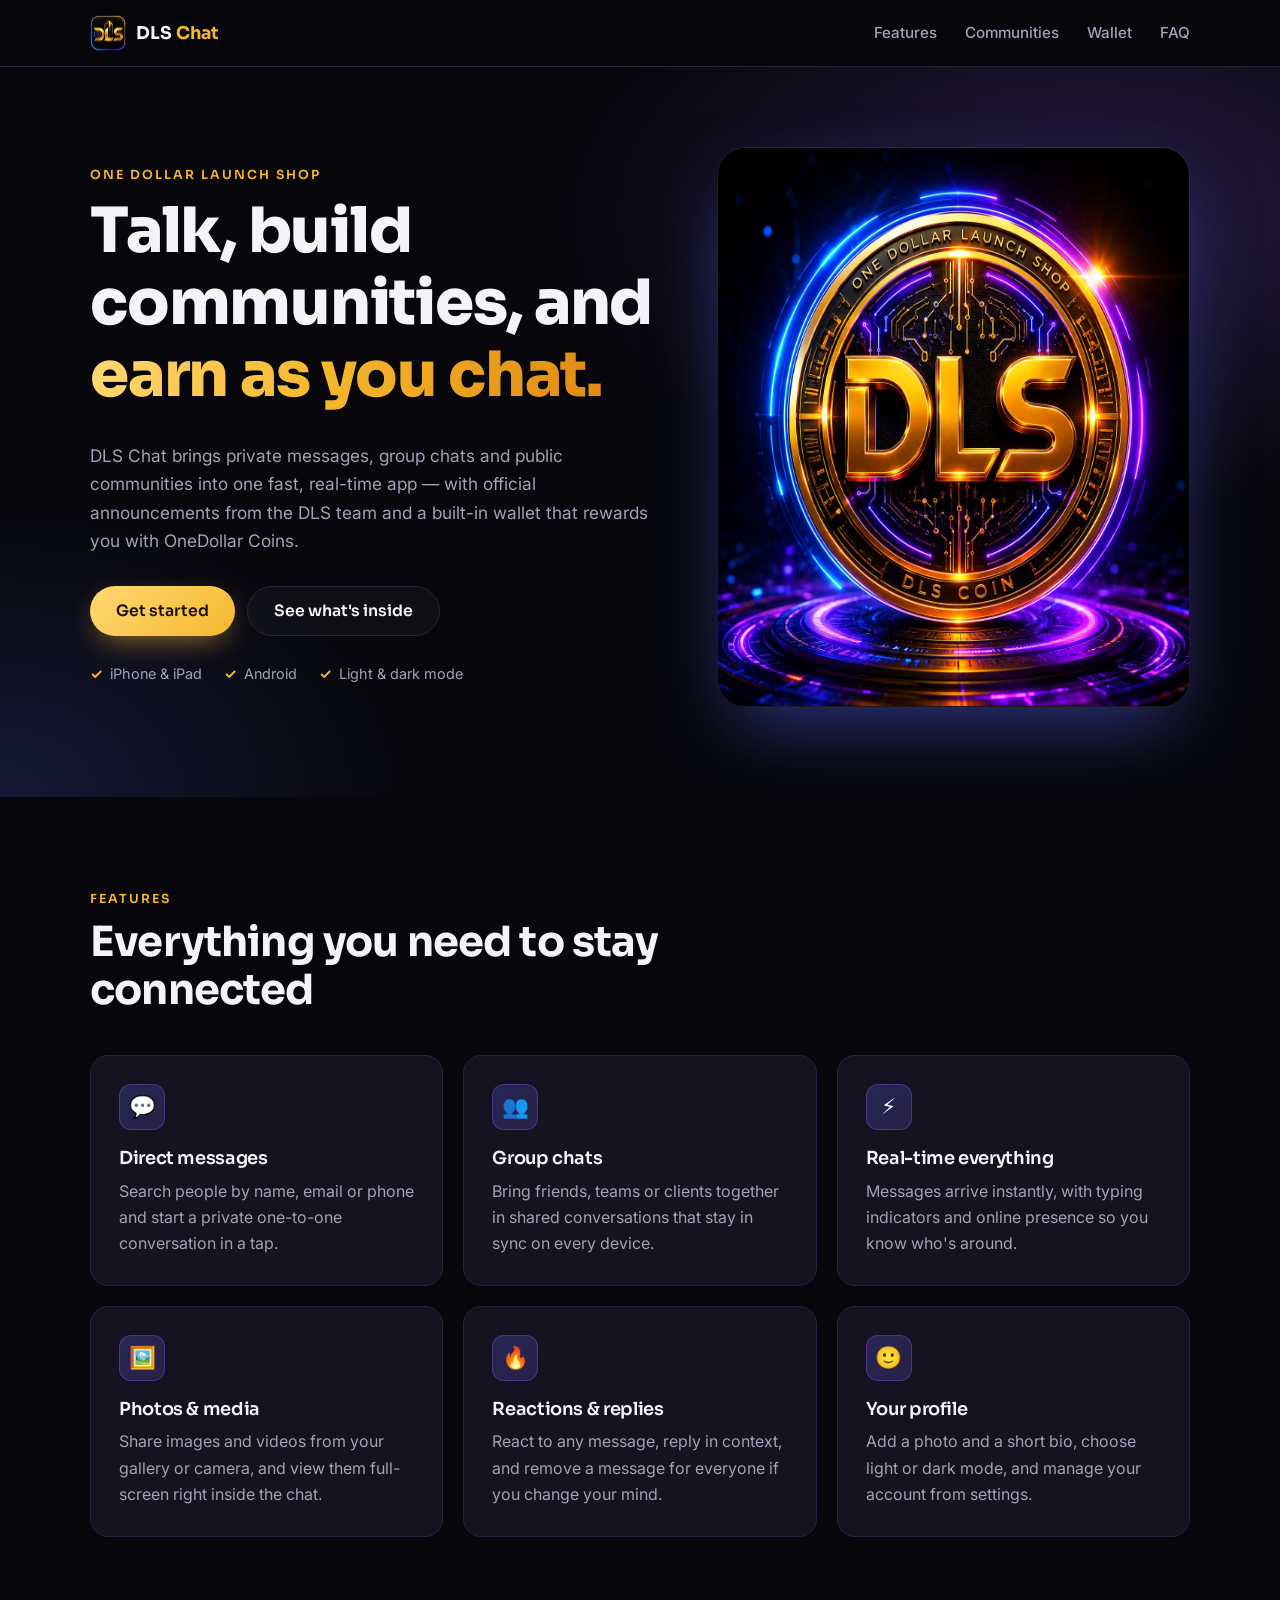
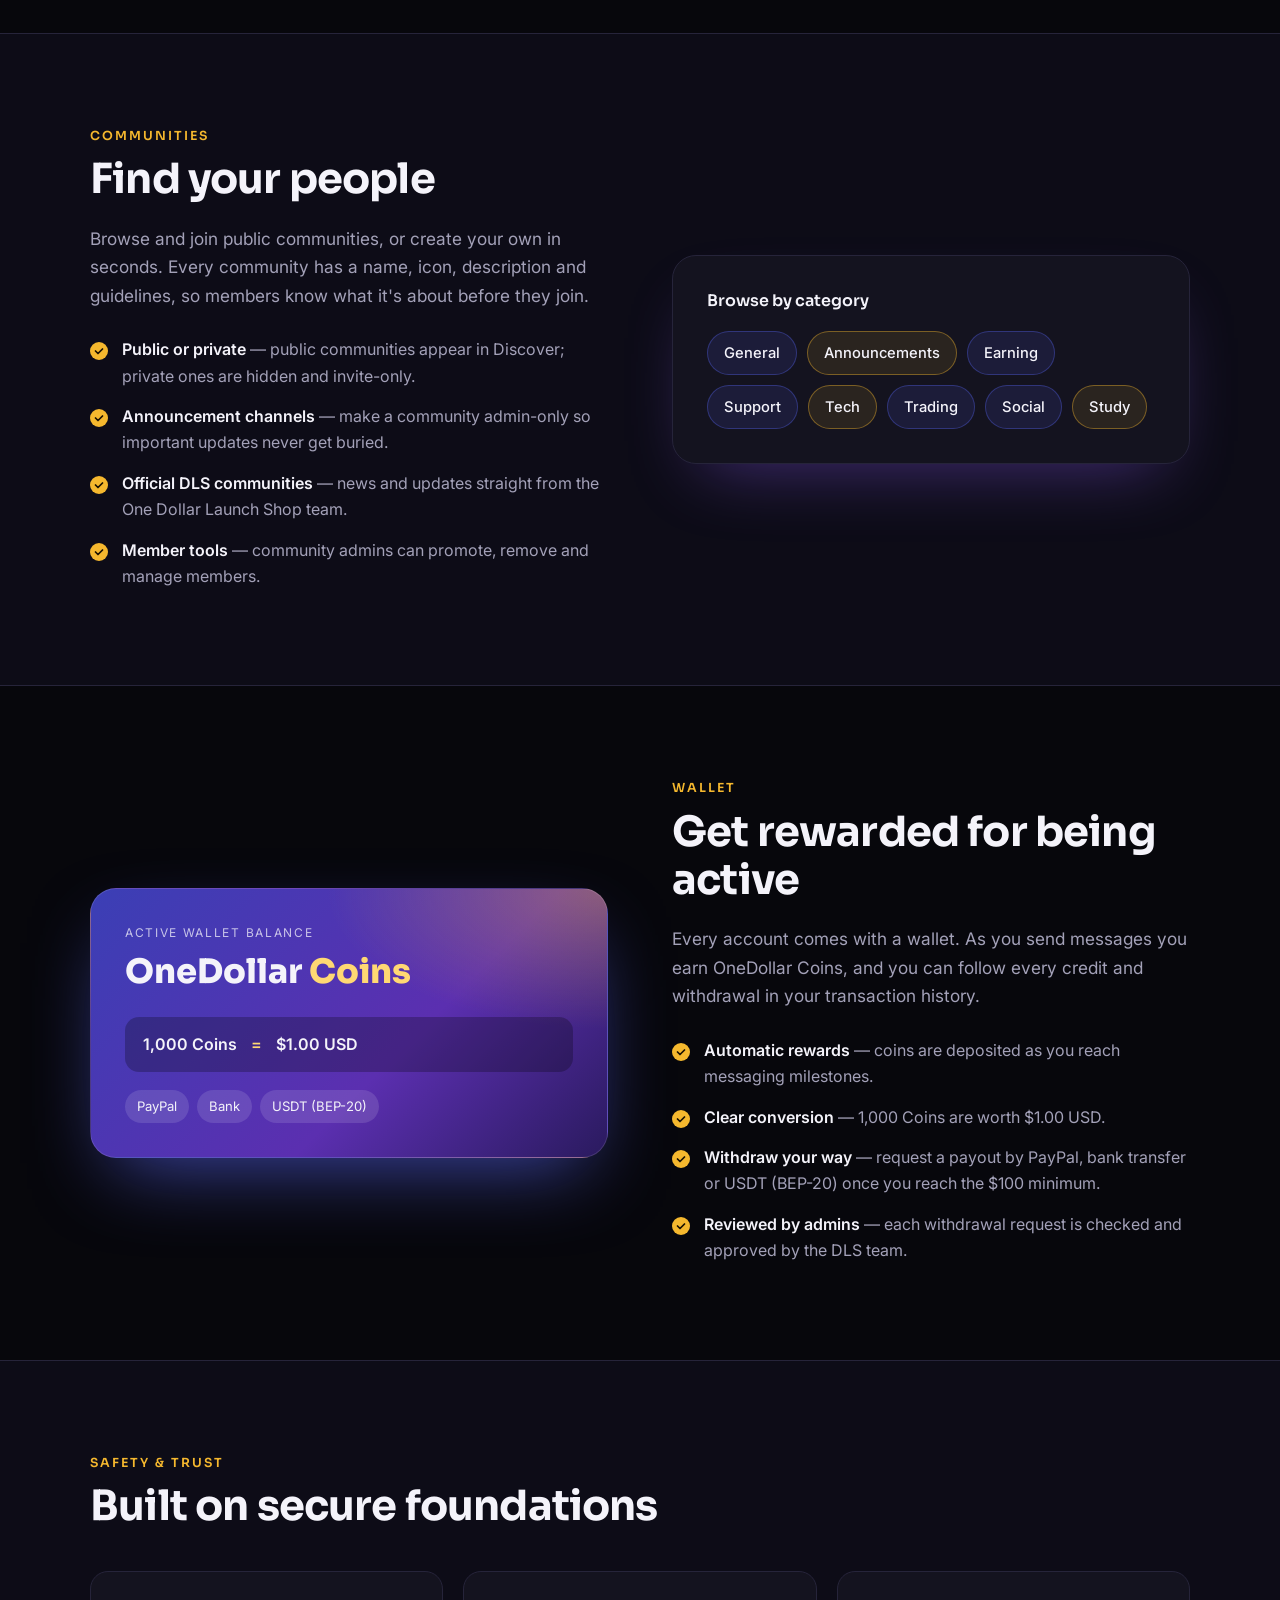
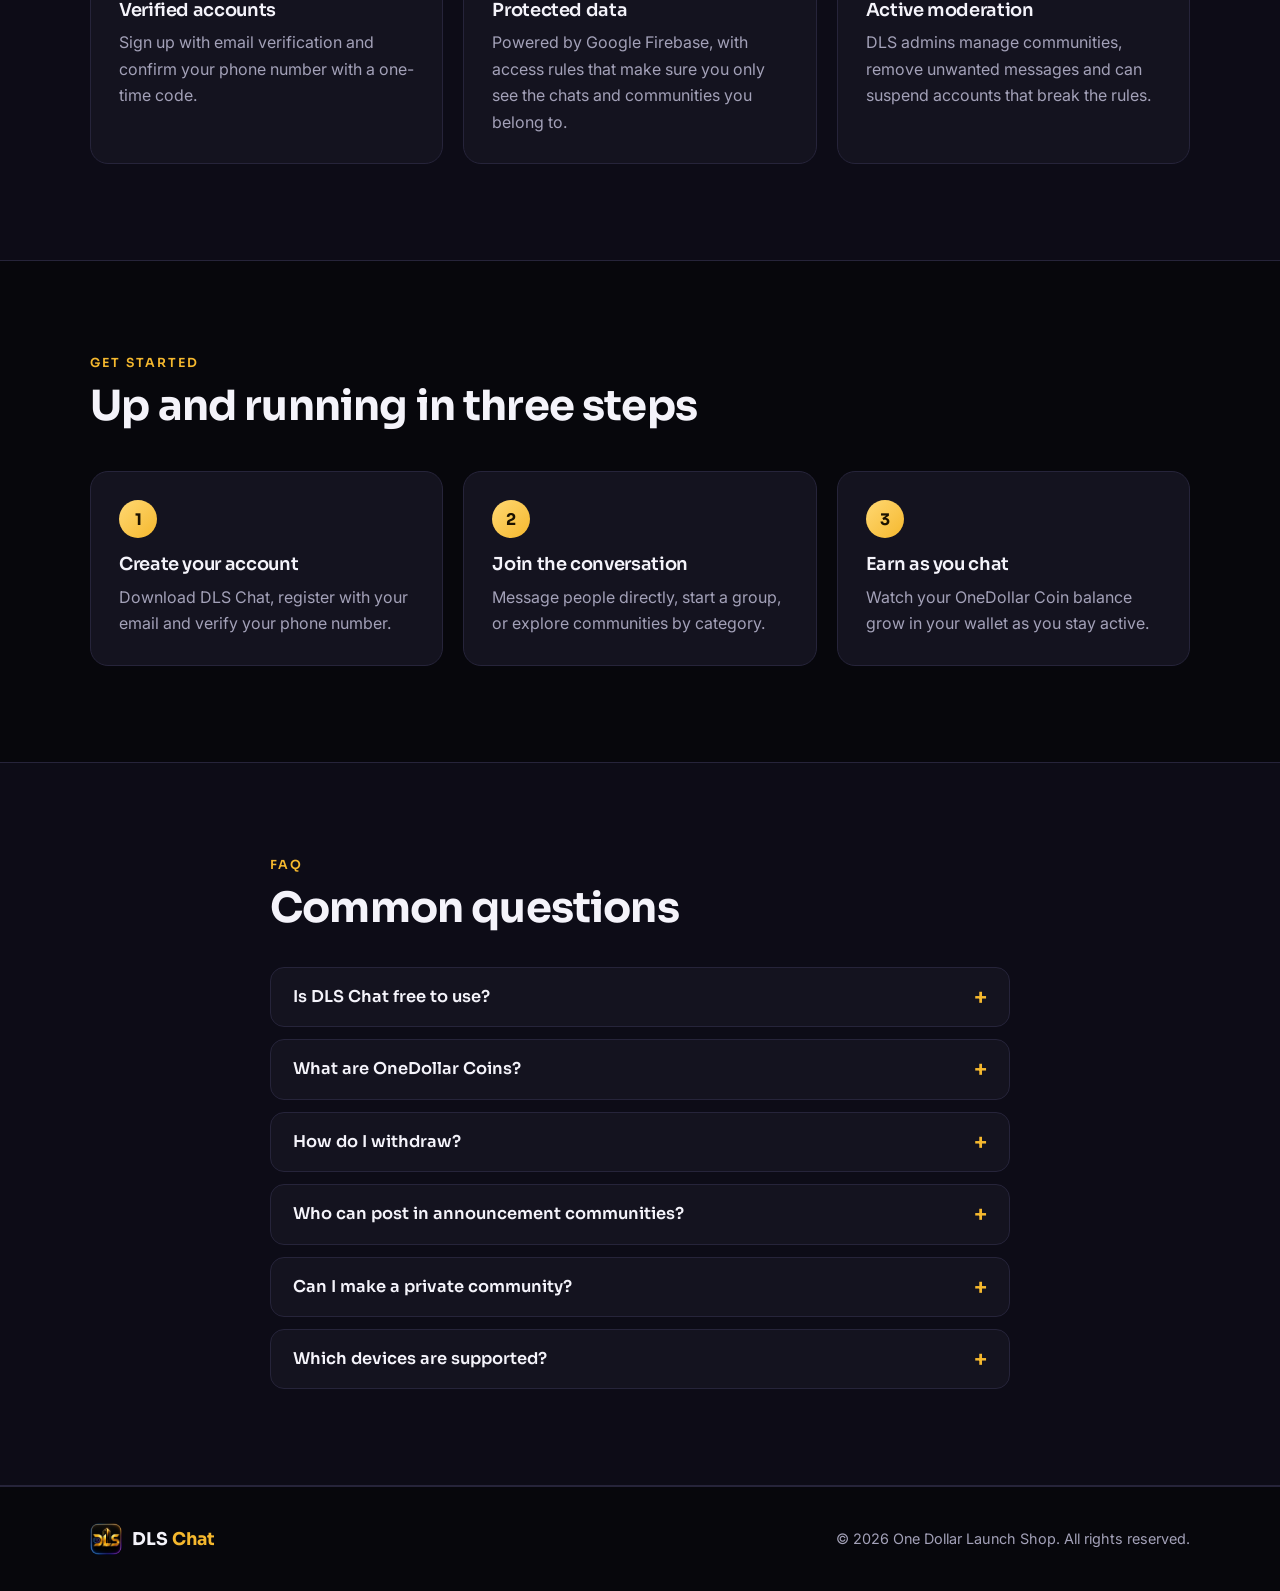
==== index.html @ 3f0c2ea7 "Initial DLS Chat website Co-Authored-By: Claude Opus 5.5 (1M context) <noreply@anthropic.com>" ====
<!doctype html>
<html lang="en">
<head>
  <meta charset="utf-8">
  <meta name="viewport" content="width=device-width, initial-scale=1">
  <title>DLS Chat — One Dollar Launch Shop</title>
  <meta name="description" content="DLS Chat is the real-time messaging and community app from One Dollar Launch Shop. Direct messages, group chats, communities, official announcements and an in-app coin wallet.">
  <meta property="og:title" content="DLS Chat — One Dollar Launch Shop">
  <meta property="og:description" content="Chat, join communities and earn OneDollar Coins as you message.">
  <meta property="og:image" content="assets/bg.jpeg">
  <meta name="theme-color" content="#07070c">
  <link rel="icon" href="assets/favicon.png">
  <link rel="apple-touch-icon" href="assets/logo.jpeg">
  <link rel="preconnect" href="https://fonts.googleapis.com">
  <link rel="preconnect" href="https://fonts.gstatic.com" crossorigin>
  <link href="https://fonts.googleapis.com/css2?family=Sora:wght@500;600;700;800&family=Inter:wght@400;500;600&display=swap" rel="stylesheet">
  <link rel="stylesheet" href="styles.css">
</head>
<body>

  <header class="nav">
    <div class="wrap nav-inner">
      <a class="brand" href="#top">
        <img src="assets/logo.jpeg" alt="" width="36" height="36">
        <span>DLS <em>Chat</em></span>
      </a>
      <nav class="nav-links" aria-label="Main">
        <a href="#features">Features</a>
        <a href="#communities">Communities</a>
        <a href="#wallet">Wallet</a>
        <a href="#faq">FAQ</a>
      </nav>
    </div>
  </header>

  <main id="top">

    <!-- Hero -->
    <section class="hero">
      <div class="wrap hero-grid">
        <div class="hero-copy">
          <p class="eyebrow">One Dollar Launch Shop</p>
          <h1>Talk, build communities, and <span class="gold">earn as you chat.</span></h1>
          <p class="lead">
            DLS Chat brings private messages, group chats and public communities
            into one fast, real-time app — with official announcements from the
            DLS team and a built-in wallet that rewards you with OneDollar Coins.
          </p>
          <div class="cta-row">
            <a class="btn btn-gold" href="#get-started">Get started</a>
            <a class="btn btn-ghost" href="#features">See what's inside</a>
          </div>
          <ul class="platforms">
            <li>iPhone &amp; iPad</li>
            <li>Android</li>
            <li>Light &amp; dark mode</li>
          </ul>
        </div>
        <div class="hero-art">
          <div class="coin-glow"></div>
          <img src="assets/bg.jpeg" alt="The DLS Coin — One Dollar Launch Shop" width="560" height="560">
        </div>
      </div>
    </section>

    <!-- Features -->
    <section id="features" class="section">
      <div class="wrap">
        <p class="eyebrow">Features</p>
        <h2>Everything you need to stay connected</h2>
        <div class="grid cards">
          <article class="card">
            <div class="ico" aria-hidden="true">💬</div>
            <h3>Direct messages</h3>
            <p>Search people by name, email or phone and start a private one-to-one conversation in a tap.</p>
          </article>
          <article class="card">
            <div class="ico" aria-hidden="true">👥</div>
            <h3>Group chats</h3>
            <p>Bring friends, teams or clients together in shared conversations that stay in sync on every device.</p>
          </article>
          <article class="card">
            <div class="ico" aria-hidden="true">⚡</div>
            <h3>Real-time everything</h3>
            <p>Messages arrive instantly, with typing indicators and online presence so you know who's around.</p>
          </article>
          <article class="card">
            <div class="ico" aria-hidden="true">🖼️</div>
            <h3>Photos &amp; media</h3>
            <p>Share images and videos from your gallery or camera, and view them full-screen right inside the chat.</p>
          </article>
          <article class="card">
            <div class="ico" aria-hidden="true">🔥</div>
            <h3>Reactions &amp; replies</h3>
            <p>React to any message, reply in context, and remove a message for everyone if you change your mind.</p>
          </article>
          <article class="card">
            <div class="ico" aria-hidden="true">🙂</div>
            <h3>Your profile</h3>
            <p>Add a photo and a short bio, choose light or dark mode, and manage your account from settings.</p>
          </article>
        </div>
      </div>
    </section>

    <!-- Communities -->
    <section id="communities" class="section alt">
      <div class="wrap split">
        <div>
          <p class="eyebrow">Communities</p>
          <h2>Find your people</h2>
          <p class="lead">
            Browse and join public communities, or create your own in seconds.
            Every community has a name, icon, description and guidelines, so
            members know what it's about before they join.
          </p>
          <ul class="checks">
            <li><strong>Public or private</strong> — public communities appear in Discover; private ones are hidden and invite-only.</li>
            <li><strong>Announcement channels</strong> — make a community admin-only so important updates never get buried.</li>
            <li><strong>Official DLS communities</strong> — news and updates straight from the One Dollar Launch Shop team.</li>
            <li><strong>Member tools</strong> — community admins can promote, remove and manage members.</li>
          </ul>
        </div>
        <div class="tag-panel" aria-label="Community categories">
          <p class="tag-title">Browse by category</p>
          <div class="tags">
            <span>General</span><span>Announcements</span><span>Earning</span><span>Support</span>
            <span>Tech</span><span>Trading</span><span>Social</span><span>Study</span>
          </div>
        </div>
      </div>
    </section>

    <!-- Wallet -->
    <section id="wallet" class="section">
      <div class="wrap split reverse">
        <div class="wallet-card" aria-hidden="true">
          <p class="wc-label">Active wallet balance</p>
          <p class="wc-amount">OneDollar <span>Coins</span></p>
          <div class="wc-row">
            <span>1,000 Coins</span><span class="wc-eq">=</span><span>$1.00 USD</span>
          </div>
          <div class="wc-methods"><span>PayPal</span><span>Bank</span><span>USDT (BEP-20)</span></div>
        </div>
        <div>
          <p class="eyebrow">Wallet</p>
          <h2>Get rewarded for being active</h2>
          <p class="lead">
            Every account comes with a wallet. As you send messages you earn
            OneDollar Coins, and you can follow every credit and withdrawal in
            your transaction history.
          </p>
          <ul class="checks">
            <li><strong>Automatic rewards</strong> — coins are deposited as you reach messaging milestones.</li>
            <li><strong>Clear conversion</strong> — 1,000 Coins are worth $1.00 USD.</li>
            <li><strong>Withdraw your way</strong> — request a payout by PayPal, bank transfer or USDT (BEP-20) once you reach the $100 minimum.</li>
            <li><strong>Reviewed by admins</strong> — each withdrawal request is checked and approved by the DLS team.</li>
          </ul>
        </div>
      </div>
    </section>

    <!-- Safety -->
    <section class="section alt">
      <div class="wrap">
        <p class="eyebrow">Safety &amp; trust</p>
        <h2>Built on secure foundations</h2>
        <div class="grid three">
          <article class="card flat">
            <h3>Verified accounts</h3>
            <p>Sign up with email verification and confirm your phone number with a one-time code.</p>
          </article>
          <article class="card flat">
            <h3>Protected data</h3>
            <p>Powered by Google Firebase, with access rules that make sure you only see the chats and communities you belong to.</p>
          </article>
          <article class="card flat">
            <h3>Active moderation</h3>
            <p>DLS admins manage communities, remove unwanted messages and can suspend accounts that break the rules.</p>
          </article>
        </div>
      </div>
    </section>

    <!-- How it works -->
    <section id="get-started" class="section">
      <div class="wrap">
        <p class="eyebrow">Get started</p>
        <h2>Up and running in three steps</h2>
        <ol class="steps">
          <li>
            <span class="num">1</span>
            <h3>Create your account</h3>
            <p>Download DLS Chat, register with your email and verify your phone number.</p>
          </li>
          <li>
            <span class="num">2</span>
            <h3>Join the conversation</h3>
            <p>Message people directly, start a group, or explore communities by category.</p>
          </li>
          <li>
            <span class="num">3</span>
            <h3>Earn as you chat</h3>
            <p>Watch your OneDollar Coin balance grow in your wallet as you stay active.</p>
          </li>
        </ol>
      </div>
    </section>

    <!-- FAQ -->
    <section id="faq" class="section alt">
      <div class="wrap narrow">
        <p class="eyebrow">FAQ</p>
        <h2>Common questions</h2>
        <details>
          <summary>Is DLS Chat free to use?</summary>
          <p>Yes. Creating an account, messaging, and joining or creating communities are all free.</p>
        </details>
        <details>
          <summary>What are OneDollar Coins?</summary>
          <p>They're the in-app reward currency. You earn them automatically by sending messages, and 1,000 Coins are worth $1.00 USD.</p>
        </details>
        <details>
          <summary>How do I withdraw?</summary>
          <p>Open your wallet, tap Withdraw, choose PayPal, bank transfer or USDT (BEP-20), and enter your payout details. The minimum withdrawal is $100 USD, and each request is reviewed by an admin before it is paid.</p>
        </details>
        <details>
          <summary>Who can post in announcement communities?</summary>
          <p>Only that community's admins. Members can read everything, which keeps important updates easy to find.</p>
        </details>
        <details>
          <summary>Can I make a private community?</summary>
          <p>Yes. Private communities are hidden from Discover, and only people you add can join.</p>
        </details>
        <details>
          <summary>Which devices are supported?</summary>
          <p>DLS Chat runs on iPhone, iPad and Android, and follows your device's light or dark mode.</p>
        </details>
      </div>
    </section>

  </main>

  <footer class="footer">
    <div class="wrap footer-inner">
      <a class="brand" href="#top">
        <img src="assets/logo.jpeg" alt="" width="32" height="32">
        <span>DLS <em>Chat</em></span>
      </a>
      <p>&copy; <span id="year">2026</span> One Dollar Launch Shop. All rights reserved.</p>
    </div>
  </footer>

  <script>document.getElementById("year").textContent = new Date().getFullYear();</script>
</body>
</html>
---- styles.css ----
:root {
  --bg: #07070c;
  --bg-alt: #0d0c17;
  --surface: #14131f;
  --border: #26243a;
  --text: #f4f3fa;
  --muted: #a3a1b8;
  --gold: #f5b82e;
  --gold-2: #ffd873;
  --blurple: #5865f2;
  --violet: #8b5cf6;
  --radius: 18px;
  --wrap: 1140px;
}

* { box-sizing: border-box; }
html { scroll-behavior: smooth; }
body {
  margin: 0;
  background: var(--bg);
  color: var(--text);
  font: 400 16px/1.65 "Inter", system-ui, -apple-system, sans-serif;
  -webkit-font-smoothing: antialiased;
}
img { max-width: 100%; display: block; }
a { color: inherit; text-decoration: none; }
h1, h2, h3 { font-family: "Sora", "Inter", sans-serif; line-height: 1.15; margin: 0 0 .5em; letter-spacing: -.02em; }
h1 { font-size: clamp(2.3rem, 5.2vw, 3.9rem); font-weight: 800; }
h2 { font-size: clamp(1.8rem, 3.6vw, 2.6rem); font-weight: 700; }
h3 { font-size: 1.12rem; font-weight: 600; }
p { margin: 0 0 1em; }

.wrap { width: 100%; max-width: var(--wrap); margin: 0 auto; padding: 0 20px; }
.narrow { max-width: 780px; }

.eyebrow {
  font: 600 .78rem/1 "Sora", sans-serif;
  text-transform: uppercase;
  letter-spacing: .16em;
  color: var(--gold);
  margin-bottom: 14px;
}
.lead { color: var(--muted); font-size: 1.08rem; max-width: 60ch; }
.gold {
  background: linear-gradient(100deg, var(--gold-2), var(--gold) 45%, #e08a12);
  -webkit-background-clip: text; background-clip: text; color: transparent;
}

/* Nav */
.nav {
  position: sticky; top: 0; z-index: 10;
  background: rgba(7, 7, 12, .78);
  backdrop-filter: blur(14px); -webkit-backdrop-filter: blur(14px);
  border-bottom: 1px solid var(--border);
}
.nav-inner { display: flex; align-items: center; justify-content: space-between; height: 66px; }
.brand { display: flex; align-items: center; gap: 10px; font: 700 1.1rem "Sora", sans-serif; }
.brand img { border-radius: 9px; }
.brand em { font-style: normal; color: var(--gold); }
.nav-links { display: flex; gap: 28px; }
.nav-links a { color: var(--muted); font-weight: 500; font-size: .95rem; transition: color .2s; }
.nav-links a:hover { color: var(--text); }

/* Buttons */
.cta-row { display: flex; flex-wrap: wrap; gap: 12px; margin: 30px 0 26px; }
.btn {
  display: inline-flex; align-items: center; justify-content: center;
  padding: 14px 26px; border-radius: 999px;
  font: 600 .98rem "Sora", sans-serif;
  transition: transform .15s, box-shadow .2s, background .2s;
}
.btn:hover { transform: translateY(-2px); }
.btn-gold {
  background: linear-gradient(135deg, var(--gold-2), var(--gold));
  color: #1b1200;
  box-shadow: 0 10px 30px -10px rgba(245, 184, 46, .7);
}
.btn-ghost { border: 1px solid var(--border); background: rgba(255,255,255,.03); }
.btn-ghost:hover { background: rgba(255,255,255,.07); }

/* Hero */
.hero {
  position: relative; overflow: hidden;
  padding: 80px 0 90px;
  background:
    radial-gradient(900px 500px at 85% 20%, rgba(139, 92, 246, .22), transparent 60%),
    radial-gradient(700px 500px at 0% 100%, rgba(88, 101, 242, .18), transparent 60%);
}
.hero-grid { display: grid; grid-template-columns: 1.1fr .9fr; gap: 48px; align-items: center; }
.platforms { display: flex; flex-wrap: wrap; gap: 8px 22px; list-style: none; padding: 0; margin: 0; color: var(--muted); font-size: .9rem; }
.platforms li::before { content: "✓"; color: var(--gold); margin-right: 7px; font-weight: 700; }
.hero-art { position: relative; }
.hero-art img {
  position: relative; border-radius: 28px;
  border: 1px solid rgba(255,255,255,.08);
  box-shadow: 0 30px 80px -20px rgba(88, 101, 242, .55);
}
.coin-glow {
  position: absolute; inset: 10%;
  background: radial-gradient(circle, rgba(245,184,46,.45), transparent 65%);
  filter: blur(40px);
}

/* Sections */
.section { padding: 96px 0; }
.section.alt { background: var(--bg-alt); border-block: 1px solid var(--border); }
.section h2 { max-width: 22ch; }

.grid { display: grid; gap: 20px; margin-top: 40px; }
.cards { grid-template-columns: repeat(3, 1fr); }
.three { grid-template-columns: repeat(3, 1fr); }
.card {
  background: var(--surface);
  border: 1px solid var(--border);
  border-radius: var(--radius);
  padding: 28px;
  transition: border-color .2s, transform .2s;
}
.card:hover { border-color: rgba(245, 184, 46, .45); transform: translateY(-3px); }
.card p { color: var(--muted); margin: 0; }
.card.flat:hover { transform: none; }
.ico {
  width: 46px; height: 46px; display: grid; place-items: center;
  font-size: 1.35rem; border-radius: 12px; margin-bottom: 18px;
  background: linear-gradient(135deg, rgba(88,101,242,.25), rgba(139,92,246,.18));
  border: 1px solid rgba(139, 92, 246, .35);
}

.split { display: grid; grid-template-columns: 1fr 1fr; gap: 64px; align-items: center; }
.checks { list-style: none; padding: 0; margin: 26px 0 0; display: grid; gap: 14px; }
.checks li { position: relative; padding-left: 32px; color: var(--muted); }
.checks li strong { color: var(--text); font-weight: 600; }
.checks li::before {
  content: ""; position: absolute; left: 0; top: .38em;
  width: 18px; height: 18px; border-radius: 50%;
  background: var(--gold) url("data:image/svg+xml,%3Csvg xmlns='http://www.w3.org/2000/svg' viewBox='0 0 24 24' fill='none' stroke='%231b1200' stroke-width='3.5' stroke-linecap='round' stroke-linejoin='round'%3E%3Cpath d='M5 12l5 5L19 8'/%3E%3C/svg%3E") center/12px no-repeat;
}

/* Community tags */
.tag-panel {
  background: var(--surface); border: 1px solid var(--border);
  border-radius: 24px; padding: 34px;
  box-shadow: 0 30px 70px -30px rgba(139, 92, 246, .45);
}
.tag-title { font: 600 1rem "Sora", sans-serif; margin-bottom: 20px; }
.tags { display: flex; flex-wrap: wrap; gap: 10px; }
.tags span {
  padding: 9px 16px; border-radius: 999px; font-size: .92rem; font-weight: 500;
  background: rgba(88, 101, 242, .12); border: 1px solid rgba(88, 101, 242, .35);
}
.tags span:nth-child(3n+2) { background: rgba(245, 184, 46, .1); border-color: rgba(245, 184, 46, .4); }

/* Wallet card */
.wallet-card {
  border-radius: 26px; padding: 34px;
  background:
    radial-gradient(400px 200px at 100% 0%, rgba(245,184,46,.35), transparent 70%),
    linear-gradient(135deg, #3b3fb5, #5b2fb0 60%, #2a1a5e);
  box-shadow: 0 30px 80px -25px rgba(88, 101, 242, .7);
  border: 1px solid rgba(255,255,255,.12);
}
.wc-label { text-transform: uppercase; letter-spacing: .14em; font-size: .75rem; color: rgba(255,255,255,.7); }
.wc-amount { font: 800 2.1rem/1.1 "Sora", sans-serif; margin-bottom: 26px; }
.wc-amount span { color: var(--gold-2); }
.wc-row {
  display: flex; align-items: center; gap: 14px;
  background: rgba(0,0,0,.25); border-radius: 14px; padding: 14px 18px;
  font-weight: 600; margin-bottom: 18px;
}
.wc-eq { color: var(--gold-2); }
.wc-methods { display: flex; flex-wrap: wrap; gap: 8px; }
.wc-methods span { font-size: .82rem; padding: 6px 12px; border-radius: 999px; background: rgba(255,255,255,.12); }

/* Steps */
.steps { list-style: none; padding: 0; margin: 40px 0 0; display: grid; grid-template-columns: repeat(3, 1fr); gap: 20px; counter-reset: s; }
.steps li { background: var(--surface); border: 1px solid var(--border); border-radius: var(--radius); padding: 28px; }
.steps p { color: var(--muted); margin: 0; }
.num {
  display: inline-grid; place-items: center; width: 38px; height: 38px; margin-bottom: 16px;
  border-radius: 50%; font: 700 1rem "Sora", sans-serif; color: #1b1200;
  background: linear-gradient(135deg, var(--gold-2), var(--gold));
}

/* FAQ */
details {
  background: var(--surface); border: 1px solid var(--border);
  border-radius: 14px; margin-top: 12px; padding: 0 22px;
}
details:first-of-type { margin-top: 34px; }
summary {
  cursor: pointer; list-style: none; padding: 18px 0;
  font: 600 1.02rem "Sora", sans-serif;
  display: flex; justify-content: space-between; gap: 16px;
}
summary::-webkit-details-marker { display: none; }
summary::after { content: "+"; color: var(--gold); font-size: 1.4rem; line-height: 1; transition: transform .2s; }
details[open] summary::after { transform: rotate(45deg); }
details p { color: var(--muted); padding-bottom: 18px; margin: 0; }

/* Footer */
.footer { padding: 36px 0; border-top: 1px solid var(--border); }
.footer-inner { display: flex; align-items: center; justify-content: space-between; gap: 16px; flex-wrap: wrap; }
.footer p { color: var(--muted); margin: 0; font-size: .9rem; }

/* Responsive */
@media (max-width: 960px) {
  .hero-grid, .split { grid-template-columns: 1fr; gap: 44px; }
  .hero-art { max-width: 460px; }
  .split.reverse .wallet-card { order: 2; }
  .cards { grid-template-columns: repeat(2, 1fr); }
  .three, .steps { grid-template-columns: 1fr; }
}
@media (max-width: 640px) {
  .wrap { padding: 0 16px; }
  .nav-links { display: none; }
  .hero { padding: 48px 0 64px; }
  .section { padding: 68px 0; }
  .cards { grid-template-columns: 1fr; }
  .btn { flex: 1 1 auto; }
}
@media (prefers-reduced-motion: reduce) {
  html { scroll-behavior: auto; }
  * { transition: none !important; }
}
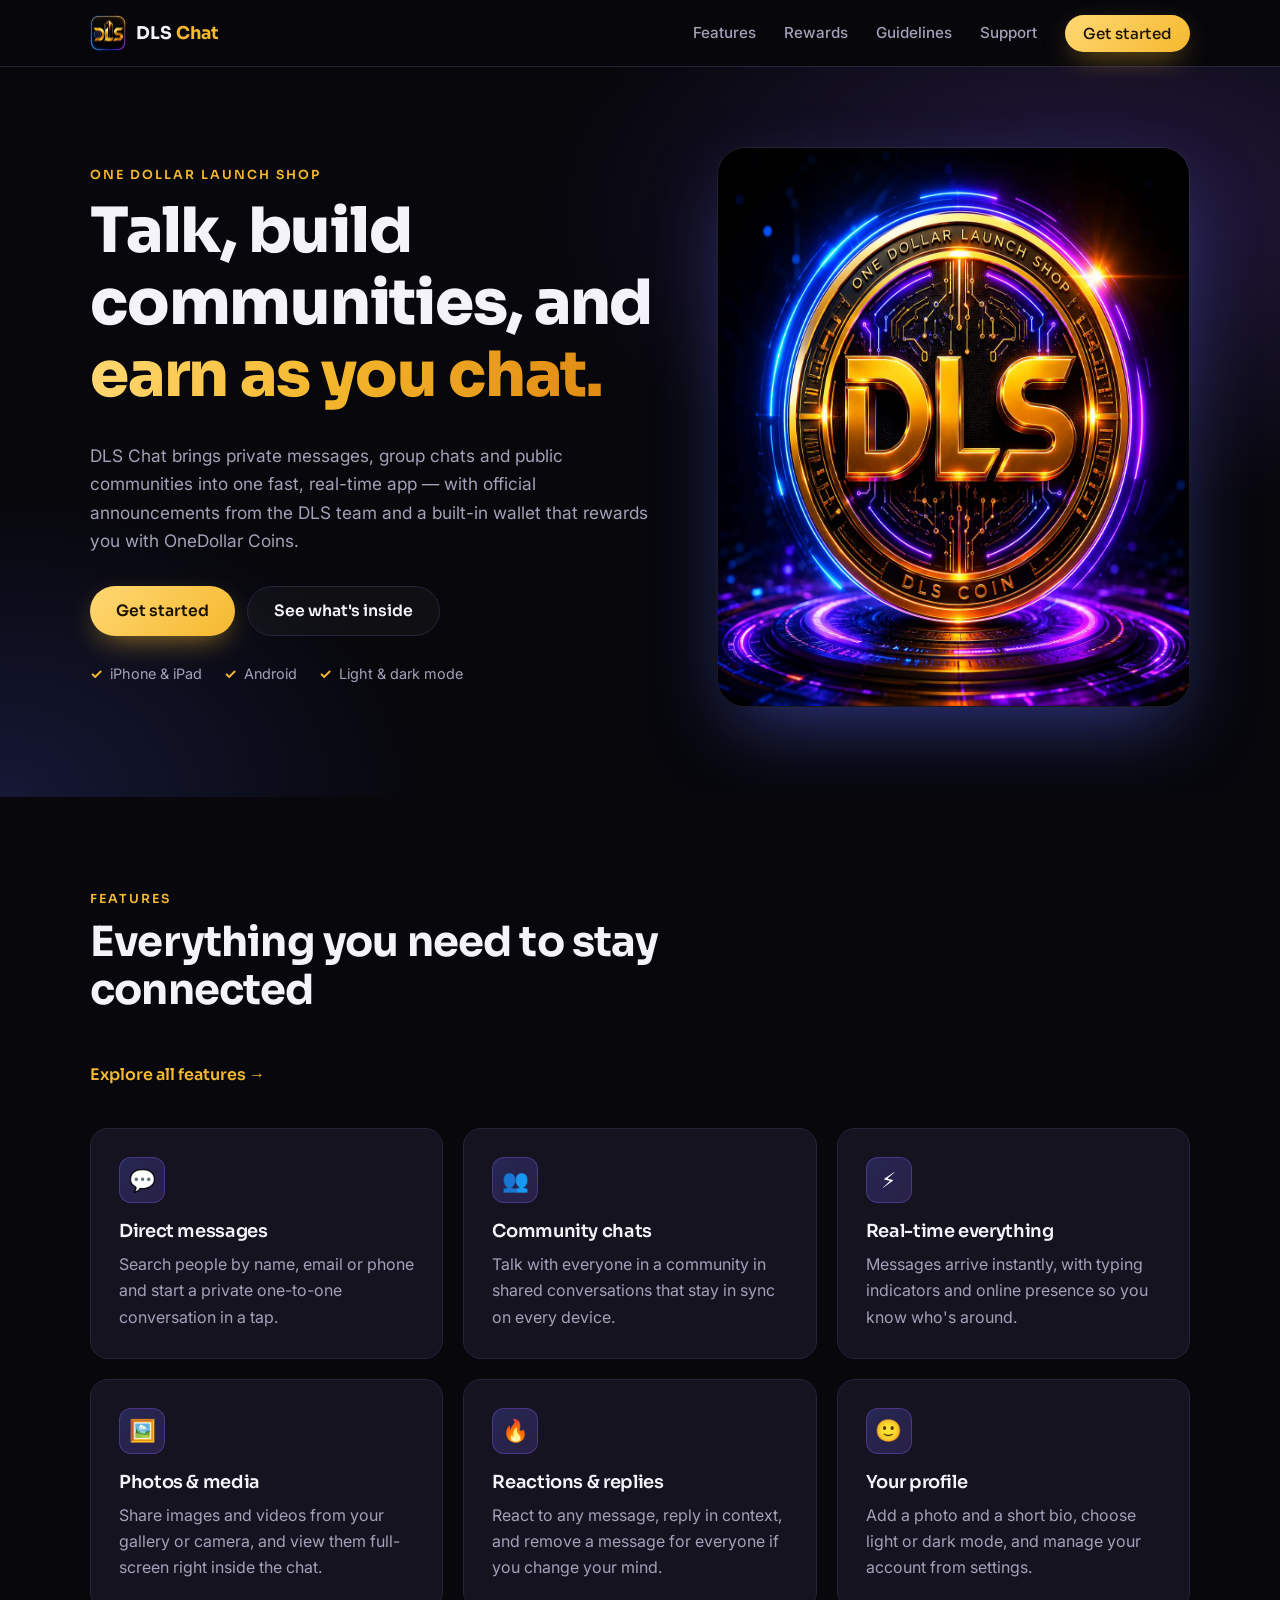
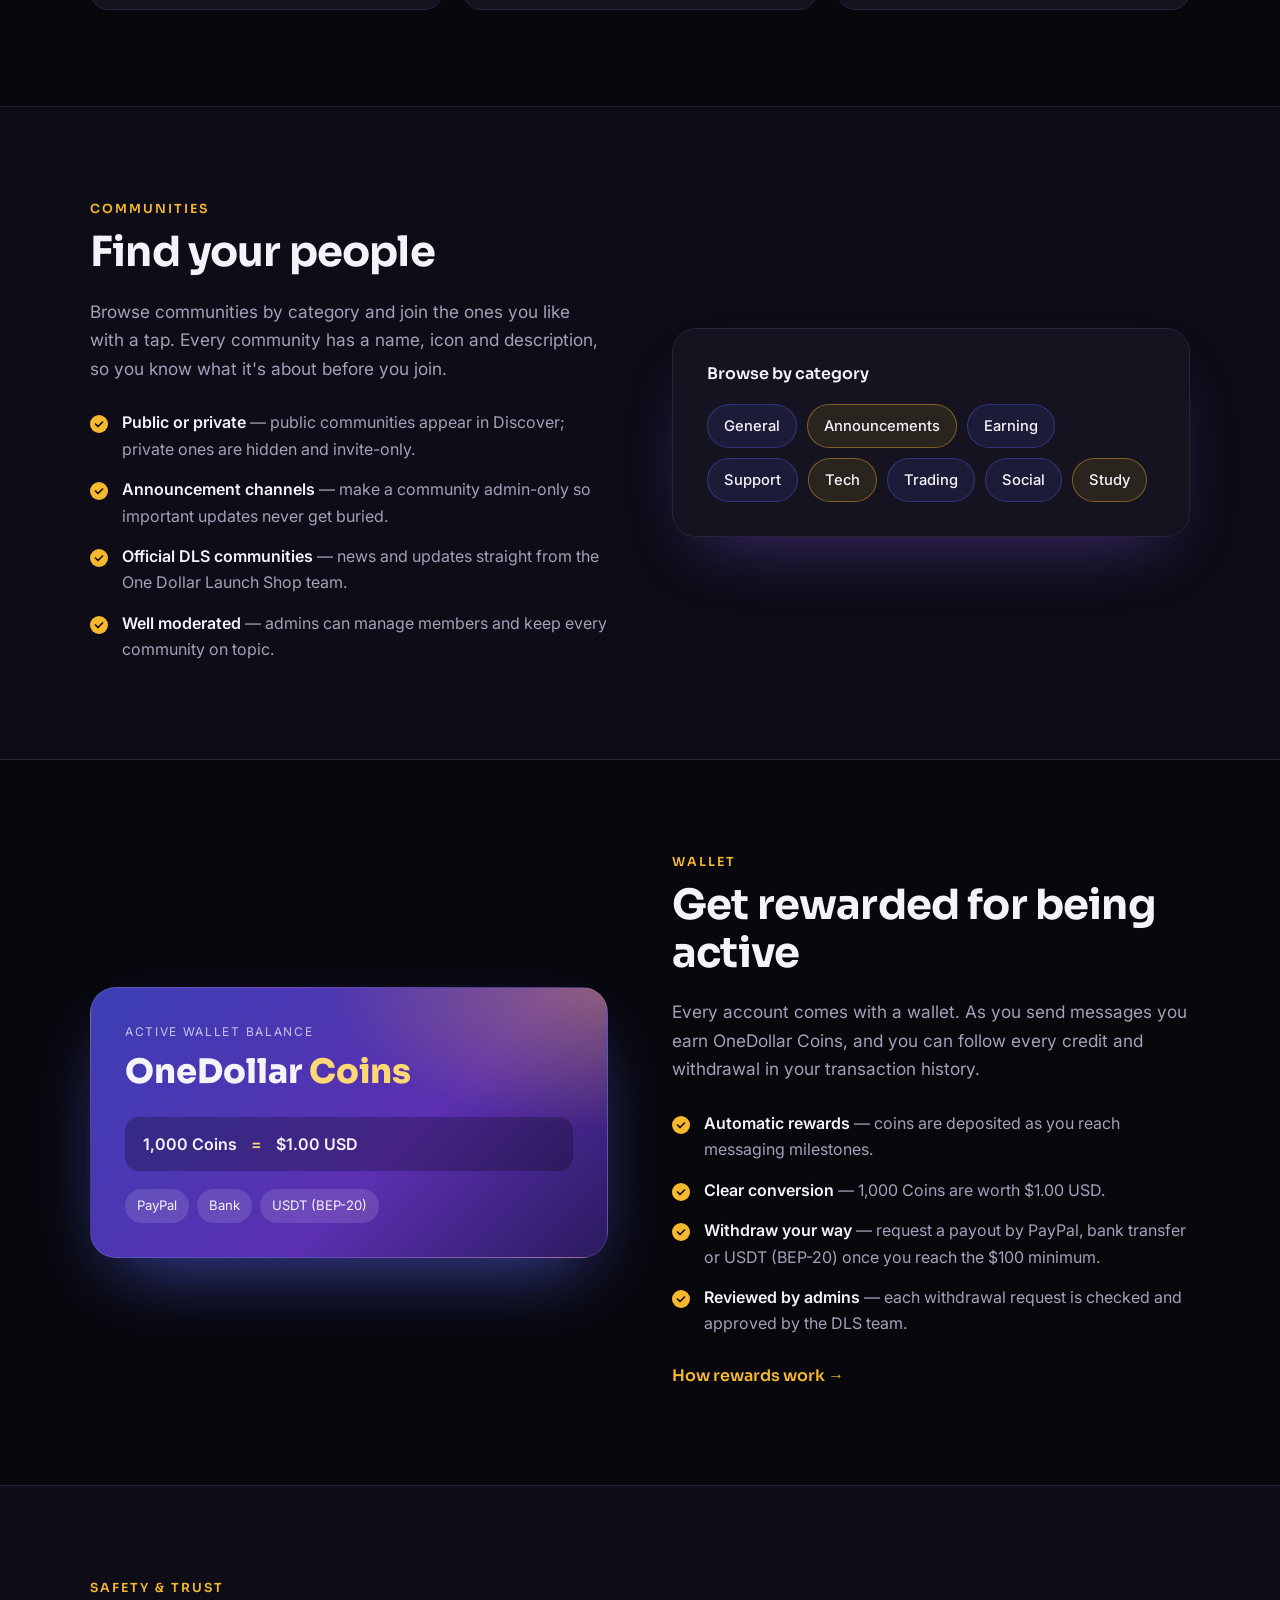
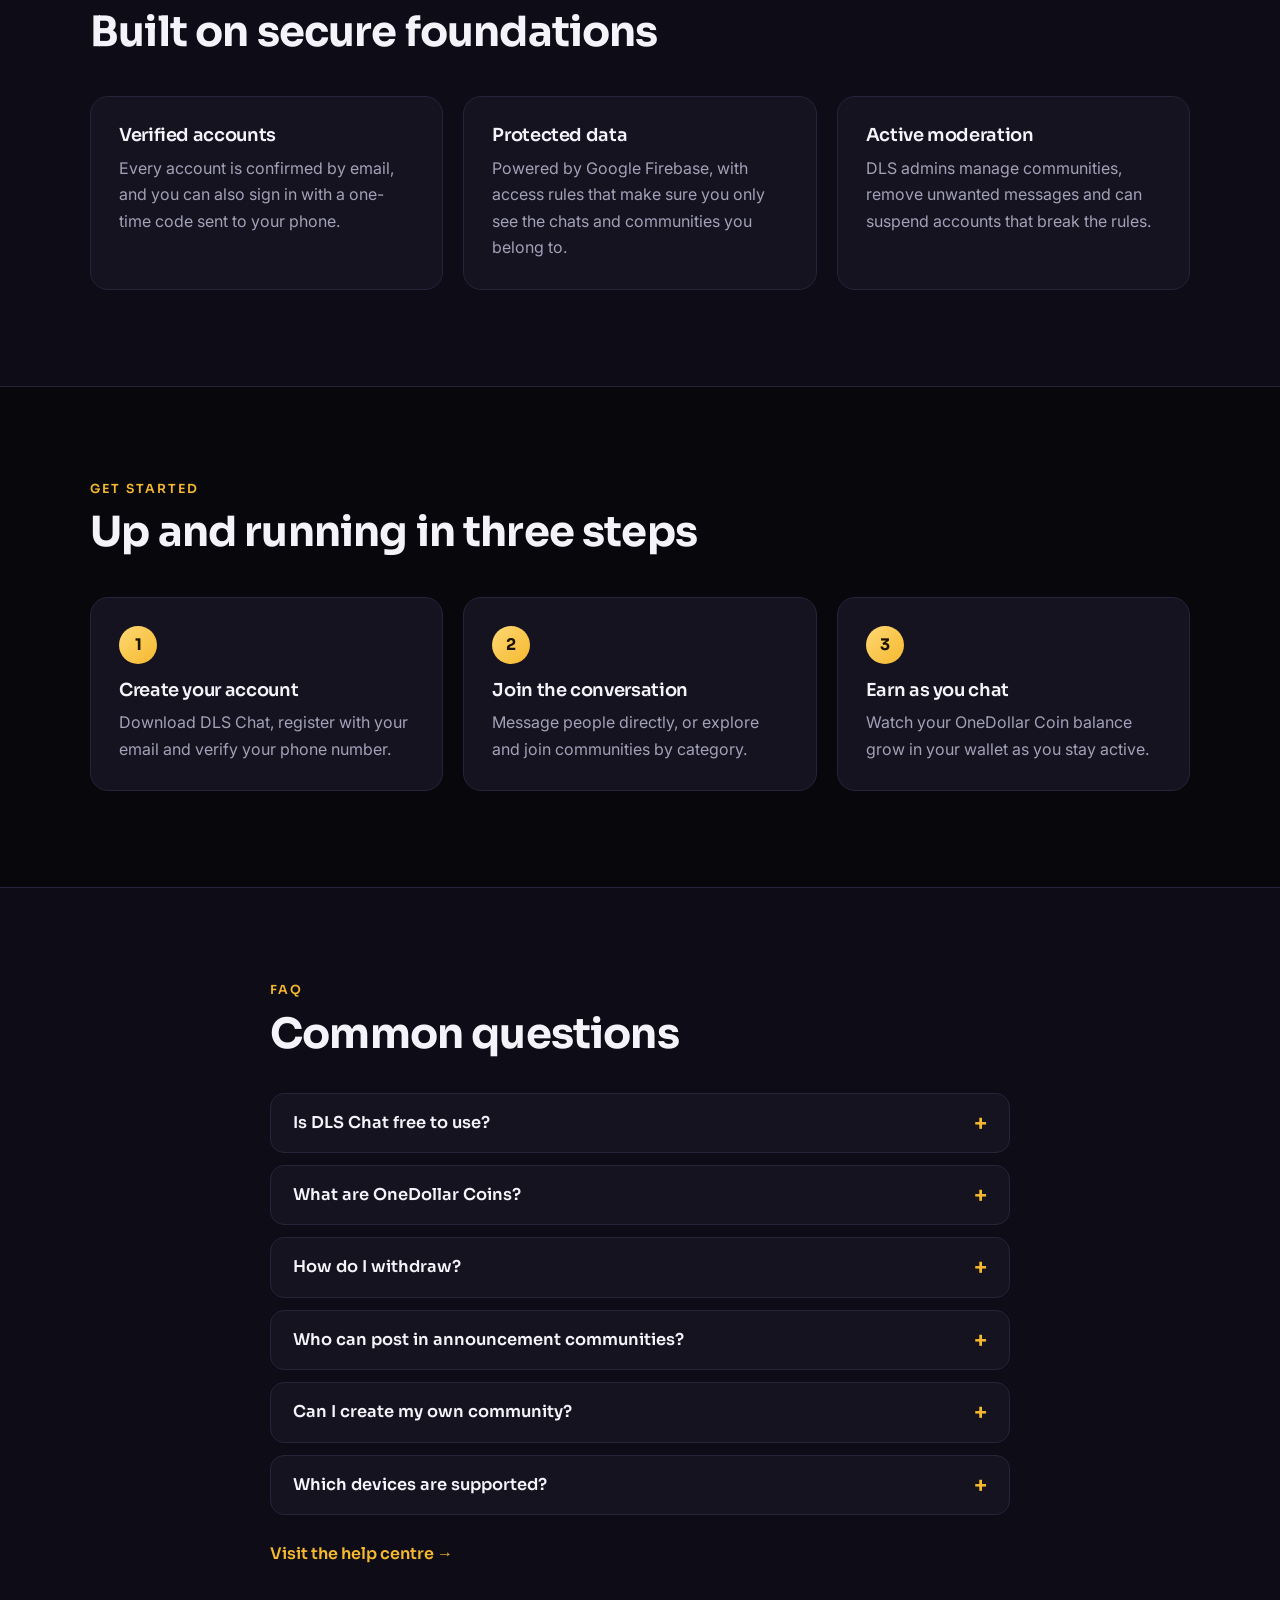
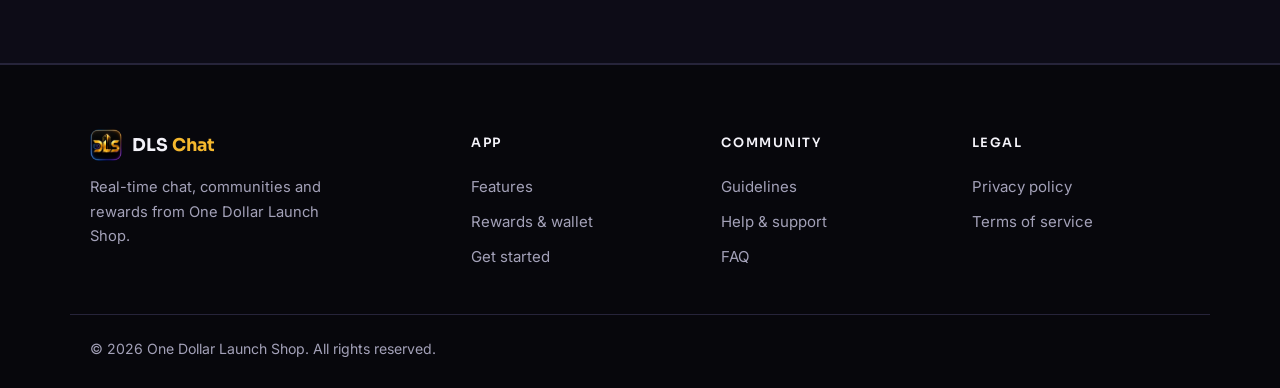
==== commit a1f8625e: "Add features, rewards, guidelines, support, privacy and terms pages Shared header with mobile menu, " ====
--- a/index.html
+++ b/index.html
@@ -6,7 +6,7 @@
   <title>DLS Chat — One Dollar Launch Shop</title>
   <meta name="description" content="DLS Chat is the real-time messaging and community app from One Dollar Launch Shop. Direct messages, group chats, communities, official announcements and an in-app coin wallet.">
   <meta property="og:title" content="DLS Chat — One Dollar Launch Shop">
-  <meta property="og:description" content="Chat, join communities and earn OneDollar Coins as you message.">
+  <meta property="og:description" content="DLS Chat is the real-time messaging and community app from One Dollar Launch Shop. Direct messages, group chats, communities, official announcements and an in-app coin wallet.">
   <meta property="og:image" content="assets/bg.jpeg">
   <meta name="theme-color" content="#07070c">
   <link rel="icon" href="assets/favicon.png">
@@ -15,20 +15,25 @@
   <link rel="preconnect" href="https://fonts.gstatic.com" crossorigin>
   <link href="https://fonts.googleapis.com/css2?family=Sora:wght@500;600;700;800&family=Inter:wght@400;500;600&display=swap" rel="stylesheet">
   <link rel="stylesheet" href="styles.css">
+  <script src="script.js" defer></script>
 </head>
 <body>
 
   <header class="nav">
     <div class="wrap nav-inner">
-      <a class="brand" href="#top">
+      <a class="brand" href="index.html">
         <img src="assets/logo.jpeg" alt="" width="36" height="36">
         <span>DLS <em>Chat</em></span>
       </a>
-      <nav class="nav-links" aria-label="Main">
-        <a href="#features">Features</a>
-        <a href="#communities">Communities</a>
-        <a href="#wallet">Wallet</a>
-        <a href="#faq">FAQ</a>
+      <button class="menu-btn" type="button" aria-label="Open menu" aria-expanded="false" aria-controls="nav-links">
+        <span></span><span></span><span></span>
+      </button>
+      <nav id="nav-links" class="nav-links" aria-label="Main">
+        <a href="features.html">Features</a>
+        <a href="rewards.html">Rewards</a>
+        <a href="guidelines.html">Guidelines</a>
+        <a href="support.html">Support</a>
+        <a class="btn btn-gold btn-sm" href="index.html#get-started">Get started</a>
       </nav>
     </div>
   </header>
@@ -68,6 +73,7 @@
       <div class="wrap">
         <p class="eyebrow">Features</p>
         <h2>Everything you need to stay connected</h2>
+        <a class="link more" href="features.html">Explore all features →</a>
         <div class="grid cards">
           <article class="card">
             <div class="ico" aria-hidden="true">💬</div>
@@ -76,8 +82,8 @@
           </article>
           <article class="card">
             <div class="ico" aria-hidden="true">👥</div>
-            <h3>Group chats</h3>
-            <p>Bring friends, teams or clients together in shared conversations that stay in sync on every device.</p>
+            <h3>Community chats</h3>
+            <p>Talk with everyone in a community in shared conversations that stay in sync on every device.</p>
           </article>
           <article class="card">
             <div class="ico" aria-hidden="true">⚡</div>
@@ -110,15 +116,15 @@
           <p class="eyebrow">Communities</p>
           <h2>Find your people</h2>
           <p class="lead">
-            Browse and join public communities, or create your own in seconds.
-            Every community has a name, icon, description and guidelines, so
-            members know what it's about before they join.
+            Browse communities by category and join the ones you like with a tap.
+            Every community has a name, icon and description, so you know what
+            it's about before you join.
           </p>
           <ul class="checks">
             <li><strong>Public or private</strong> — public communities appear in Discover; private ones are hidden and invite-only.</li>
             <li><strong>Announcement channels</strong> — make a community admin-only so important updates never get buried.</li>
             <li><strong>Official DLS communities</strong> — news and updates straight from the One Dollar Launch Shop team.</li>
-            <li><strong>Member tools</strong> — community admins can promote, remove and manage members.</li>
+            <li><strong>Well moderated</strong> — admins can manage members and keep every community on topic.</li>
           </ul>
         </div>
         <div class="tag-panel" aria-label="Community categories">
@@ -156,6 +162,7 @@
             <li><strong>Withdraw your way</strong> — request a payout by PayPal, bank transfer or USDT (BEP-20) once you reach the $100 minimum.</li>
             <li><strong>Reviewed by admins</strong> — each withdrawal request is checked and approved by the DLS team.</li>
           </ul>
+          <a class="link more" href="rewards.html">How rewards work →</a>
         </div>
       </div>
     </section>
@@ -168,7 +175,7 @@
         <div class="grid three">
           <article class="card flat">
             <h3>Verified accounts</h3>
-            <p>Sign up with email verification and confirm your phone number with a one-time code.</p>
+            <p>Every account is confirmed by email, and you can also sign in with a one-time code sent to your phone.</p>
           </article>
           <article class="card flat">
             <h3>Protected data</h3>
@@ -196,7 +203,7 @@
           <li>
             <span class="num">2</span>
             <h3>Join the conversation</h3>
-            <p>Message people directly, start a group, or explore communities by category.</p>
+            <p>Message people directly, or explore and join communities by category.</p>
           </li>
           <li>
             <span class="num">3</span>
@@ -214,7 +221,7 @@
         <h2>Common questions</h2>
         <details>
           <summary>Is DLS Chat free to use?</summary>
-          <p>Yes. Creating an account, messaging, and joining or creating communities are all free.</p>
+          <p>Yes. Creating an account, messaging and joining communities are all free.</p>
         </details>
         <details>
           <summary>What are OneDollar Coins?</summary>
@@ -229,28 +236,50 @@
           <p>Only that community's admins. Members can read everything, which keeps important updates easy to find.</p>
         </details>
         <details>
-          <summary>Can I make a private community?</summary>
-          <p>Yes. Private communities are hidden from Discover, and only people you add can join.</p>
+          <summary>Can I create my own community?</summary>
+          <p>Communities are created and run by the DLS team, so everything stays organised. Have an idea for one? Message an admin from the Community tab.</p>
         </details>
         <details>
           <summary>Which devices are supported?</summary>
           <p>DLS Chat runs on iPhone, iPad and Android, and follows your device's light or dark mode.</p>
         </details>
+        <a class="link more" href="support.html">Visit the help centre →</a>
       </div>
     </section>
 
   </main>
 
   <footer class="footer">
-    <div class="wrap footer-inner">
-      <a class="brand" href="#top">
-        <img src="assets/logo.jpeg" alt="" width="32" height="32">
-        <span>DLS <em>Chat</em></span>
-      </a>
-      <p>&copy; <span id="year">2026</span> One Dollar Launch Shop. All rights reserved.</p>
+    <div class="wrap footer-grid">
+      <div class="footer-brand">
+        <a class="brand" href="index.html">
+          <img src="assets/logo.jpeg" alt="" width="32" height="32">
+          <span>DLS <em>Chat</em></span>
+        </a>
+        <p>Real-time chat, communities and rewards from One Dollar Launch Shop.</p>
+      </div>
+      <div>
+        <h4>App</h4>
+        <a href="features.html">Features</a>
+        <a href="rewards.html">Rewards &amp; wallet</a>
+        <a href="index.html#get-started">Get started</a>
+      </div>
+      <div>
+        <h4>Community</h4>
+        <a href="guidelines.html">Guidelines</a>
+        <a href="support.html">Help &amp; support</a>
+        <a href="support.html#faq">FAQ</a>
+      </div>
+      <div>
+        <h4>Legal</h4>
+        <a href="privacy.html">Privacy policy</a>
+        <a href="terms.html">Terms of service</a>
+      </div>
+    </div>
+    <div class="wrap footer-bottom">
+      <p>&copy; <span class="year">2026</span> One Dollar Launch Shop. All rights reserved.</p>
     </div>
   </footer>
 
-  <script>document.getElementById("year").textContent = new Date().getFullYear();</script>
 </body>
 </html>
--- a/styles.css
+++ b/styles.css
@@ -198,21 +198,152 @@
 details p { color: var(--muted); padding-bottom: 18px; margin: 0; }
 
 /* Footer */
-.footer { padding: 36px 0; border-top: 1px solid var(--border); }
-.footer-inner { display: flex; align-items: center; justify-content: space-between; gap: 16px; flex-wrap: wrap; }
-.footer p { color: var(--muted); margin: 0; font-size: .9rem; }
+.footer { padding: 64px 0 28px; border-top: 1px solid var(--border); background: var(--bg); }
+.footer-grid { display: grid; grid-template-columns: 1.6fr 1fr 1fr 1fr; gap: 32px; }
+.footer-brand p { color: var(--muted); font-size: .92rem; margin: 14px 0 0; max-width: 30ch; }
+.footer h4 { font: 600 .8rem "Sora", sans-serif; text-transform: uppercase; letter-spacing: .12em; color: var(--text); margin: 6px 0 14px; }
+.footer-grid > div:not(.footer-brand) { display: flex; flex-direction: column; gap: 10px; }
+.footer-grid a:not(.brand) { color: var(--muted); font-size: .94rem; transition: color .2s; }
+.footer-grid a:not(.brand):hover { color: var(--gold); }
+.footer-bottom { margin-top: 44px; padding-top: 22px; border-top: 1px solid var(--border); }
+.footer-bottom p { color: var(--muted); margin: 0; font-size: .88rem; }
+
+/* Nav extras */
+.nav-links { align-items: center; }
+.nav-links a[aria-current="page"] { color: var(--gold); }
+.btn-sm { padding: 9px 18px; font-size: .88rem; color: #1b1200 !important; }
+.menu-btn {
+  display: none; width: 42px; height: 42px; border-radius: 12px;
+  border: 1px solid var(--border); background: rgba(255,255,255,.04);
+  flex-direction: column; align-items: center; justify-content: center; gap: 5px; cursor: pointer;
+}
+.menu-btn span { display: block; width: 18px; height: 2px; border-radius: 2px; background: var(--text); transition: transform .2s, opacity .2s; }
+.nav.open .menu-btn span:nth-child(1) { transform: translateY(7px) rotate(45deg); }
+.nav.open .menu-btn span:nth-child(2) { opacity: 0; }
+.nav.open .menu-btn span:nth-child(3) { transform: translateY(-7px) rotate(-45deg); }
+
+/* Links */
+.link { color: var(--gold); font-weight: 500; }
+.link:hover { text-decoration: underline; }
+.more { display: inline-block; margin-top: 26px; font-family: "Sora", sans-serif; font-weight: 600; }
+
+/* Sub-page hero */
+.page-hero {
+  padding: 84px 0 64px;
+  border-bottom: 1px solid var(--border);
+  background:
+    radial-gradient(700px 360px at 90% 0%, rgba(139, 92, 246, .22), transparent 65%),
+    radial-gradient(600px 360px at 0% 100%, rgba(245, 184, 46, .10), transparent 65%);
+}
+.page-hero h1 { max-width: 18ch; }
+.page-hero.small { padding: 64px 0 40px; }
+.page-hero.small h1 { font-size: clamp(2rem, 4.4vw, 3rem); }
+.muted { color: var(--muted); }
+.jump { display: flex; flex-wrap: wrap; gap: 10px; margin-top: 28px; }
+.jump a {
+  padding: 8px 16px; border-radius: 999px; font-size: .9rem; font-weight: 500;
+  border: 1px solid var(--border); background: rgba(255,255,255,.03); transition: border-color .2s, color .2s;
+}
+.jump a:hover { border-color: var(--gold); color: var(--gold); }
+section[id] { scroll-margin-top: 80px; }
+
+/* Mock chat */
+.mock-chat {
+  background: var(--surface); border: 1px solid var(--border); border-radius: 26px;
+  padding: 22px; display: flex; flex-direction: column; gap: 10px;
+  box-shadow: 0 30px 80px -30px rgba(88, 101, 242, .6);
+}
+.mc-head { display: flex; align-items: center; gap: 12px; padding-bottom: 14px; margin-bottom: 4px; border-bottom: 1px solid var(--border); }
+.mc-head b { display: block; font-family: "Sora", sans-serif; }
+.mc-head small { color: var(--success, #10b981); font-size: .8rem; }
+.mc-av { width: 40px; height: 40px; border-radius: 50%; display: grid; place-items: center; font-weight: 700; color: #1b1200; background: linear-gradient(135deg, var(--gold-2), var(--gold)); }
+.mc-msg { position: relative; max-width: 78%; padding: 10px 15px; border-radius: 18px; font-size: .95rem; }
+.mc-msg.other { align-self: flex-start; background: #26243a; border-bottom-left-radius: 6px; }
+.mc-msg.self { align-self: flex-end; background: var(--blurple); border-bottom-right-radius: 6px; }
+.mc-msg.reply span { display: block; font-size: .75rem; color: var(--gold-2); border-left: 2px solid var(--gold); padding-left: 8px; margin-bottom: 4px; }
+.mc-react { position: absolute; right: 8px; bottom: -12px; font-style: normal; font-size: .72rem; padding: 2px 7px; border-radius: 999px; background: var(--surface); border: 1px solid var(--border); }
+.mc-typing { align-self: flex-start; display: flex; gap: 4px; padding: 12px 15px; margin-top: 8px; border-radius: 18px; background: #26243a; }
+.mc-typing i { width: 7px; height: 7px; border-radius: 50%; background: var(--muted); animation: blink 1.2s infinite; }
+.mc-typing i:nth-child(2) { animation-delay: .2s; }
+.mc-typing i:nth-child(3) { animation-delay: .4s; }
+@keyframes blink { 0%, 60%, 100% { opacity: .3; } 30% { opacity: 1; } }
+
+/* Announcement mock */
+.announce {
+  border-radius: 24px; padding: 32px;
+  background: linear-gradient(135deg, rgba(245,184,46,.16), rgba(139,92,246,.14));
+  border: 1px solid rgba(245, 184, 46, .4);
+}
+.an-badge { display: inline-block; font-size: .8rem; font-weight: 600; padding: 6px 12px; border-radius: 999px; background: rgba(245,184,46,.18); color: var(--gold-2); margin-bottom: 18px; }
+.an-title { font: 700 1.4rem "Sora", sans-serif; margin-bottom: 8px; }
+.an-body { color: var(--muted); margin: 0; }
+
+/* Stats */
+.stat-stack { display: grid; gap: 16px; }
+.stat {
+  display: flex; align-items: baseline; gap: 16px; padding: 24px 28px;
+  background: var(--surface); border: 1px solid var(--border); border-radius: var(--radius);
+}
+.stat-num { font: 800 2.2rem "Sora", sans-serif; min-width: 4.2ch; }
+.stat:nth-child(odd) .stat-num { color: var(--gold); }
+.stat-label { color: var(--muted); }
+.steps.four { grid-template-columns: repeat(4, 1fr); }
+
+/* Rules */
+.rule-num { display: block; font: 800 1.9rem "Sora", sans-serif; color: var(--gold); opacity: .85; margin-bottom: 10px; }
+
+/* Support */
+.topic:hover h3 { color: var(--gold); }
+.faq-group { font-size: 1.4rem; margin: 52px 0 0; }
+.faq-group:first-child { margin-top: 0; }
+.faq-group + details { margin-top: 18px; }
+details a { color: var(--gold); }
+
+/* CTA band */
+.cta-band { background: linear-gradient(135deg, rgba(88,101,242,.18), rgba(139,92,246,.14)); border-top: 1px solid var(--border); }
+.cta-inner { text-align: center; display: flex; flex-direction: column; align-items: center; }
+.cta-inner h2 { max-width: none; }
+.cta-inner .lead { margin-bottom: 26px; }
+
+/* Legal prose */
+.prose-section { padding-top: 56px; }
+.prose { color: #d6d4e6; }
+.prose h2 { font-size: 1.35rem; margin: 44px 0 14px; }
+.prose h3 { font-size: 1.02rem; margin: 22px 0 8px; color: var(--text); }
+.prose ul { padding-left: 1.2em; margin: 0 0 1em; }
+.prose li { margin-bottom: 8px; }
+.prose li::marker { color: var(--gold); }
+.prose a { color: var(--gold); text-decoration: underline; text-underline-offset: 3px; }
+.prose strong { color: var(--text); }
 
 /* Responsive */
 @media (max-width: 960px) {
   .hero-grid, .split { grid-template-columns: 1fr; gap: 44px; }
   .hero-art { max-width: 460px; }
-  .split.reverse .wallet-card { order: 2; }
+  .split.reverse > :first-child { order: 2; }
   .cards { grid-template-columns: repeat(2, 1fr); }
   .three, .steps { grid-template-columns: 1fr; }
+  .steps.four { grid-template-columns: repeat(2, 1fr); }
+  .footer-grid { grid-template-columns: 1fr 1fr 1fr; }
+  .footer-brand { grid-column: 1 / -1; }
+
+  .menu-btn { display: flex; }
+  .nav-links {
+    display: none; position: absolute; top: 66px; left: 0; right: 0;
+    flex-direction: column; align-items: stretch; gap: 0;
+    padding: 8px 20px 20px; background: var(--bg);
+    border-bottom: 1px solid var(--border);
+  }
+  .nav.open .nav-links { display: flex; }
+  .nav-links a:not(.btn) { padding: 14px 0; border-bottom: 1px solid var(--border); font-size: 1rem; }
+  .nav-links .btn-sm { margin-top: 16px; padding: 13px 18px; }
 }
 @media (max-width: 640px) {
   .wrap { padding: 0 16px; }
-  .nav-links { display: none; }
+  .steps.four { grid-template-columns: 1fr; }
+  .footer-grid { grid-template-columns: 1fr 1fr; }
+  .page-hero { padding: 56px 0 44px; }
+  .stat { padding: 20px; }
   .hero { padding: 48px 0 64px; }
   .section { padding: 68px 0; }
   .cards { grid-template-columns: 1fr; }
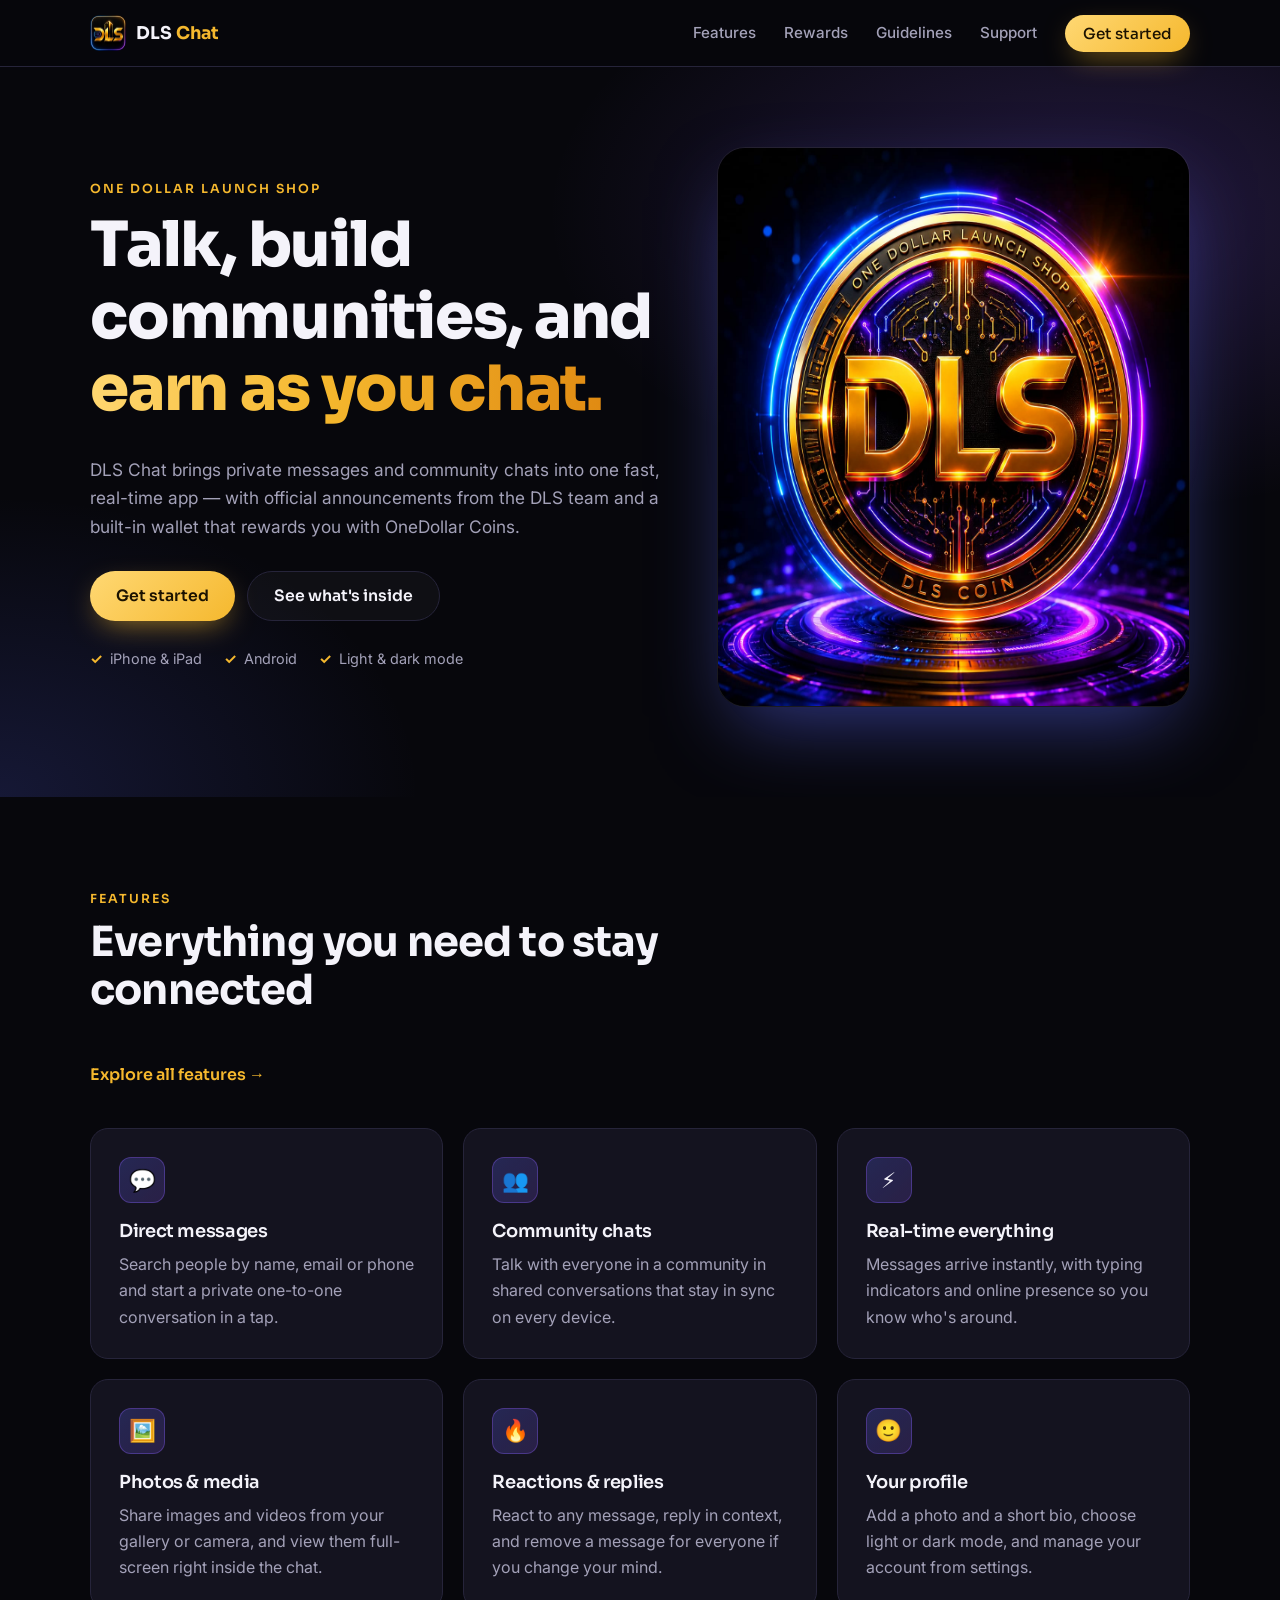
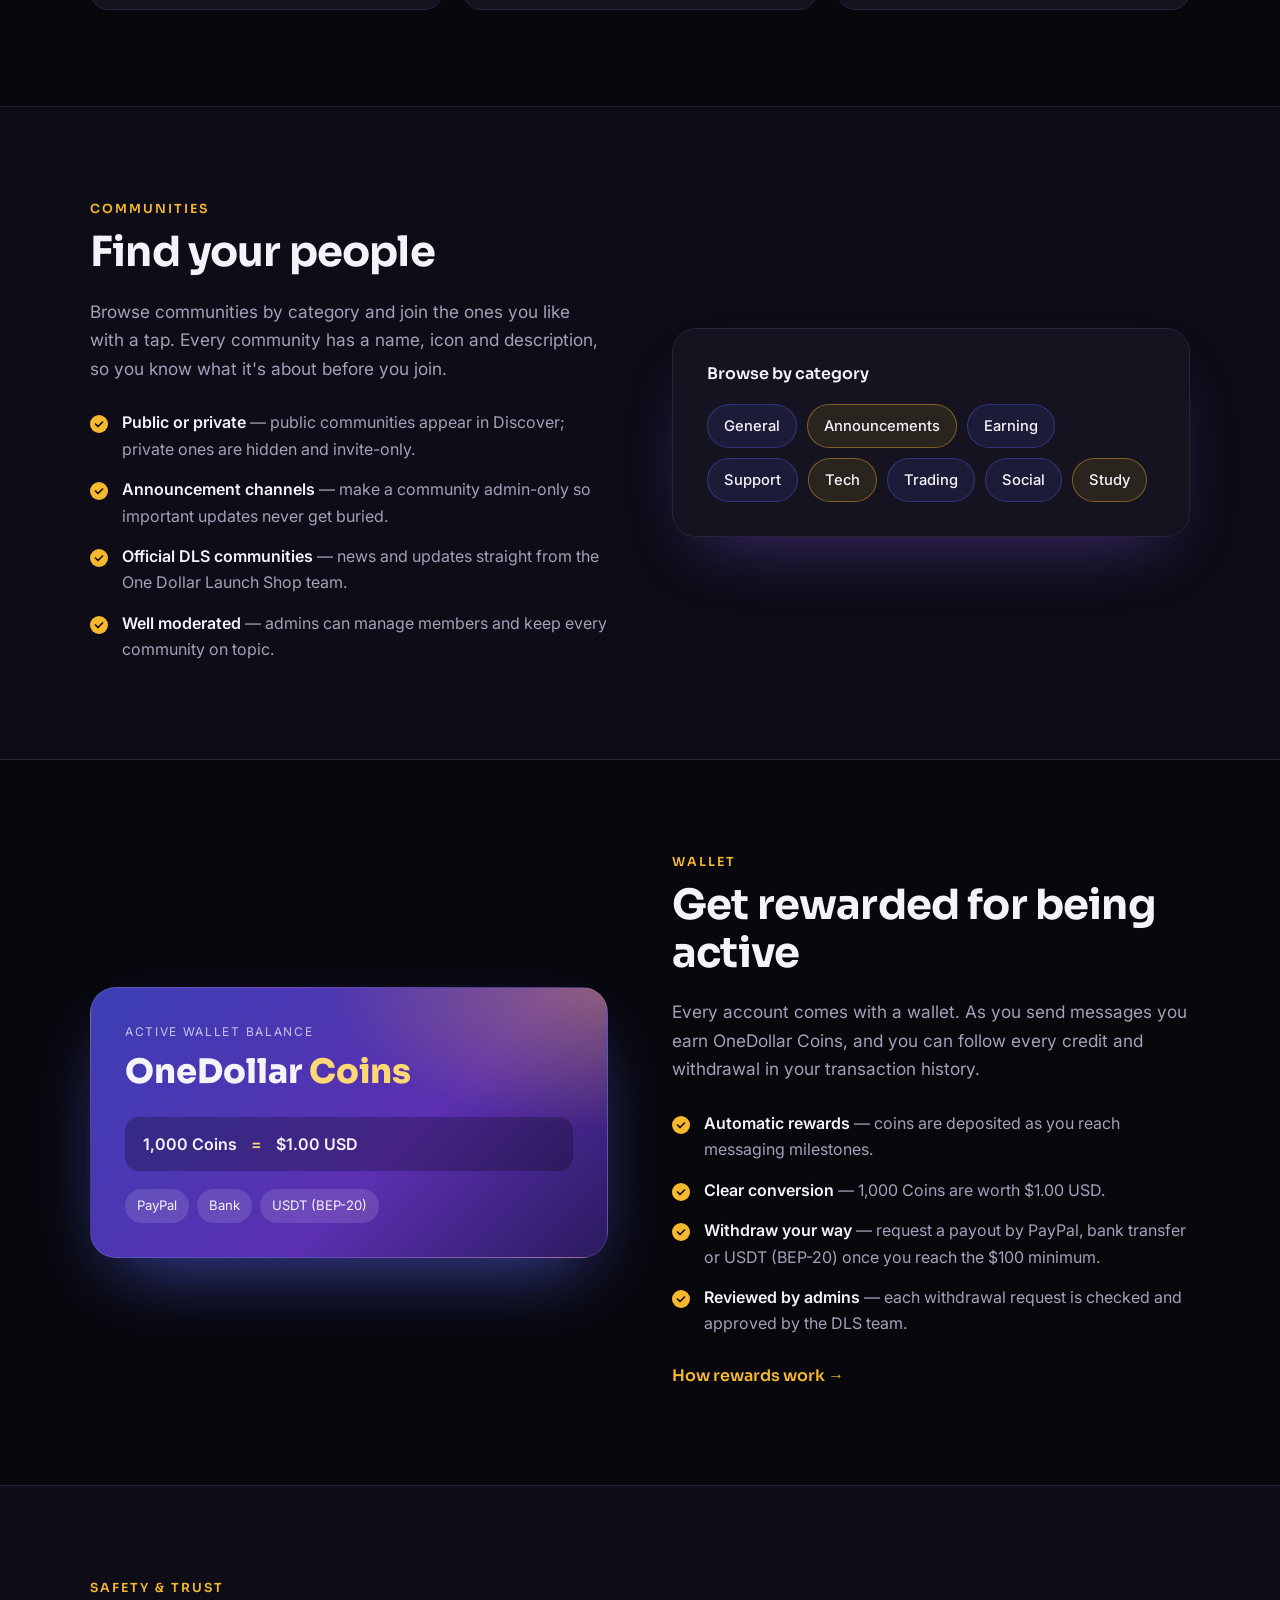
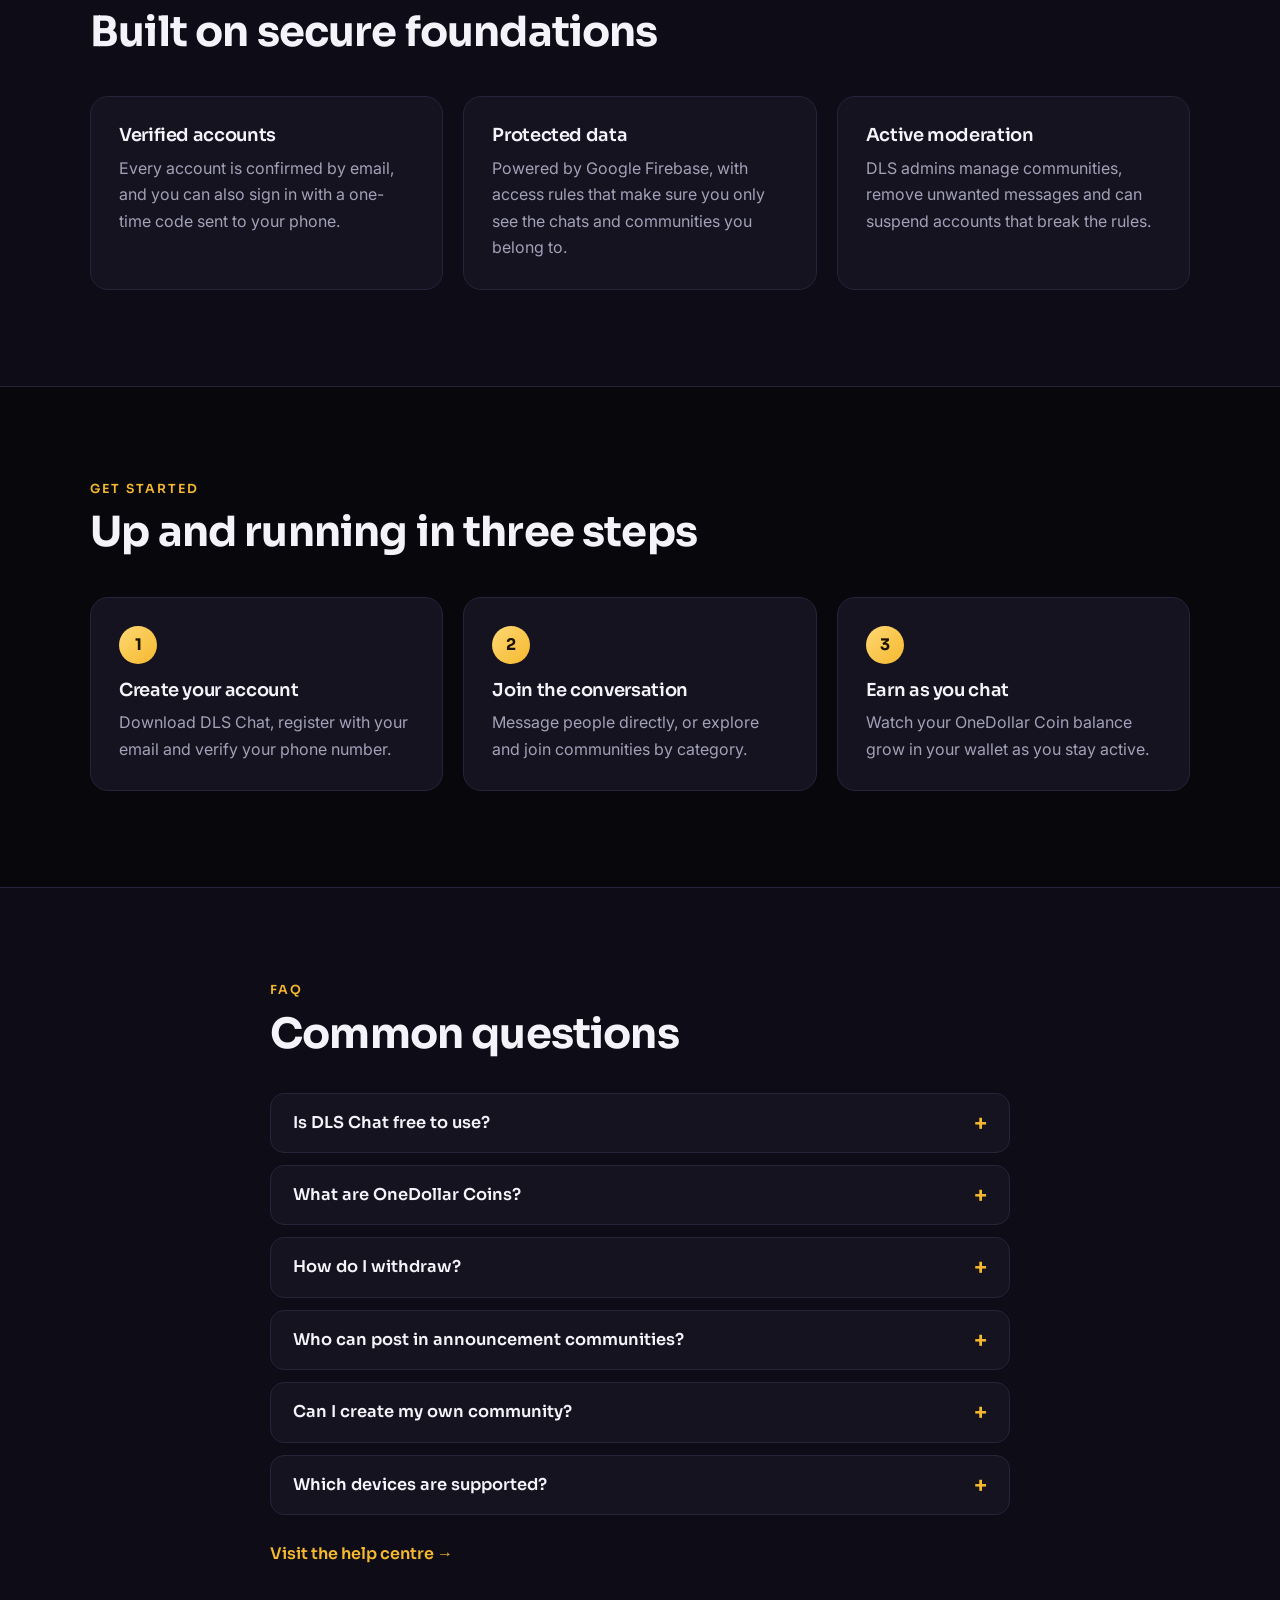
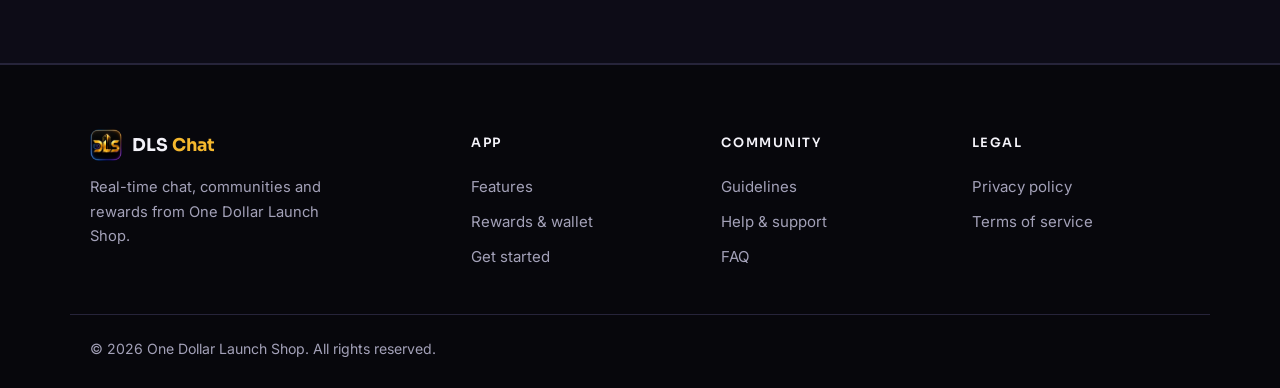
==== commit 70478960: "Remove remaining group-chat wording and make mobile menu opaque Co-Authored-By: Claude Opus 5.5 (1M " ====
--- a/index.html
+++ b/index.html
@@ -4,9 +4,9 @@
   <meta charset="utf-8">
   <meta name="viewport" content="width=device-width, initial-scale=1">
   <title>DLS Chat — One Dollar Launch Shop</title>
-  <meta name="description" content="DLS Chat is the real-time messaging and community app from One Dollar Launch Shop. Direct messages, group chats, communities, official announcements and an in-app coin wallet.">
+  <meta name="description" content="DLS Chat is the real-time messaging and community app from One Dollar Launch Shop. Direct messages, community chats, official announcements and an in-app coin wallet.">
   <meta property="og:title" content="DLS Chat — One Dollar Launch Shop">
-  <meta property="og:description" content="DLS Chat is the real-time messaging and community app from One Dollar Launch Shop. Direct messages, group chats, communities, official announcements and an in-app coin wallet.">
+  <meta property="og:description" content="DLS Chat is the real-time messaging and community app from One Dollar Launch Shop. Direct messages, community chats, official announcements and an in-app coin wallet.">
   <meta property="og:image" content="assets/bg.jpeg">
   <meta name="theme-color" content="#07070c">
   <link rel="icon" href="assets/favicon.png">
@@ -47,7 +47,8 @@
           <p class="eyebrow">One Dollar Launch Shop</p>
           <h1>Talk, build communities, and <span class="gold">earn as you chat.</span></h1>
           <p class="lead">
-            DLS Chat brings private messages, group chats and public communities
+            DLS Chat brings private messages and
+            community chats
             into one fast, real-time app — with official announcements from the
             DLS team and a built-in wallet that rewards you with OneDollar Coins.
           </p>
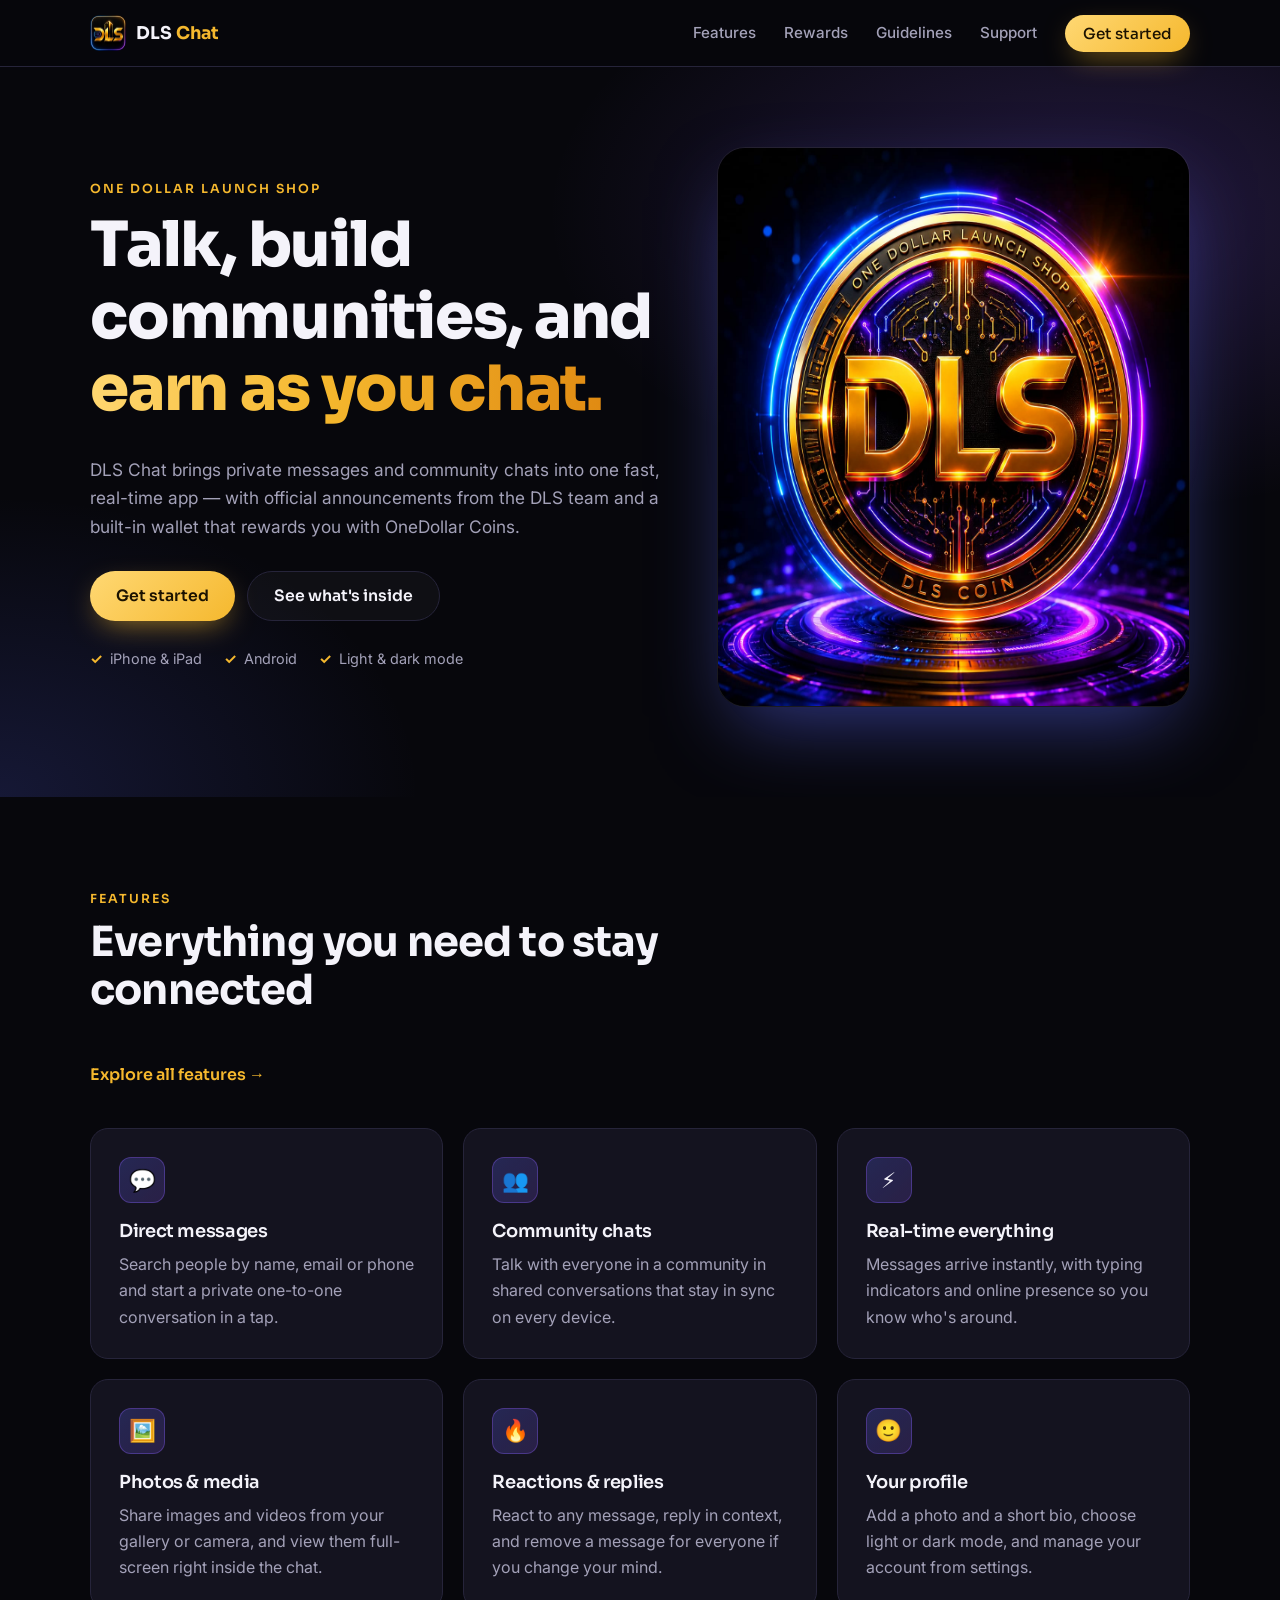
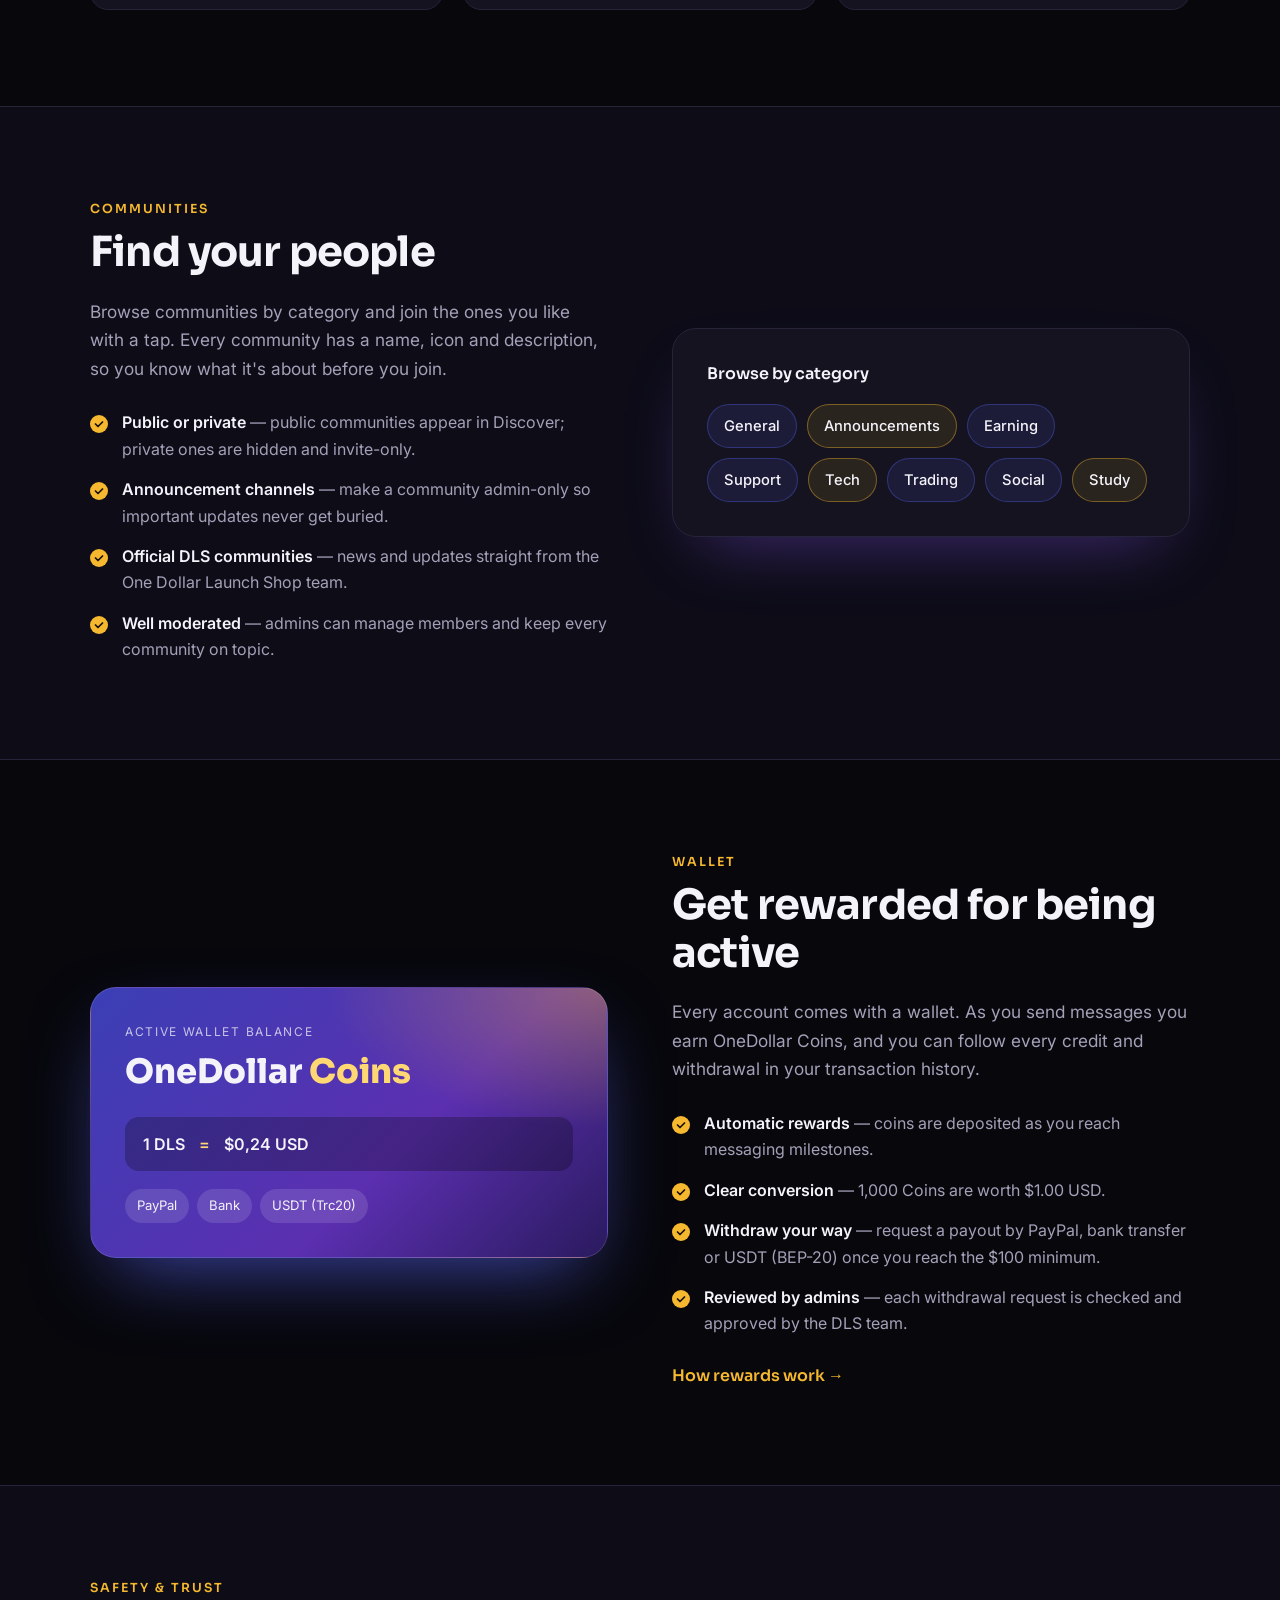
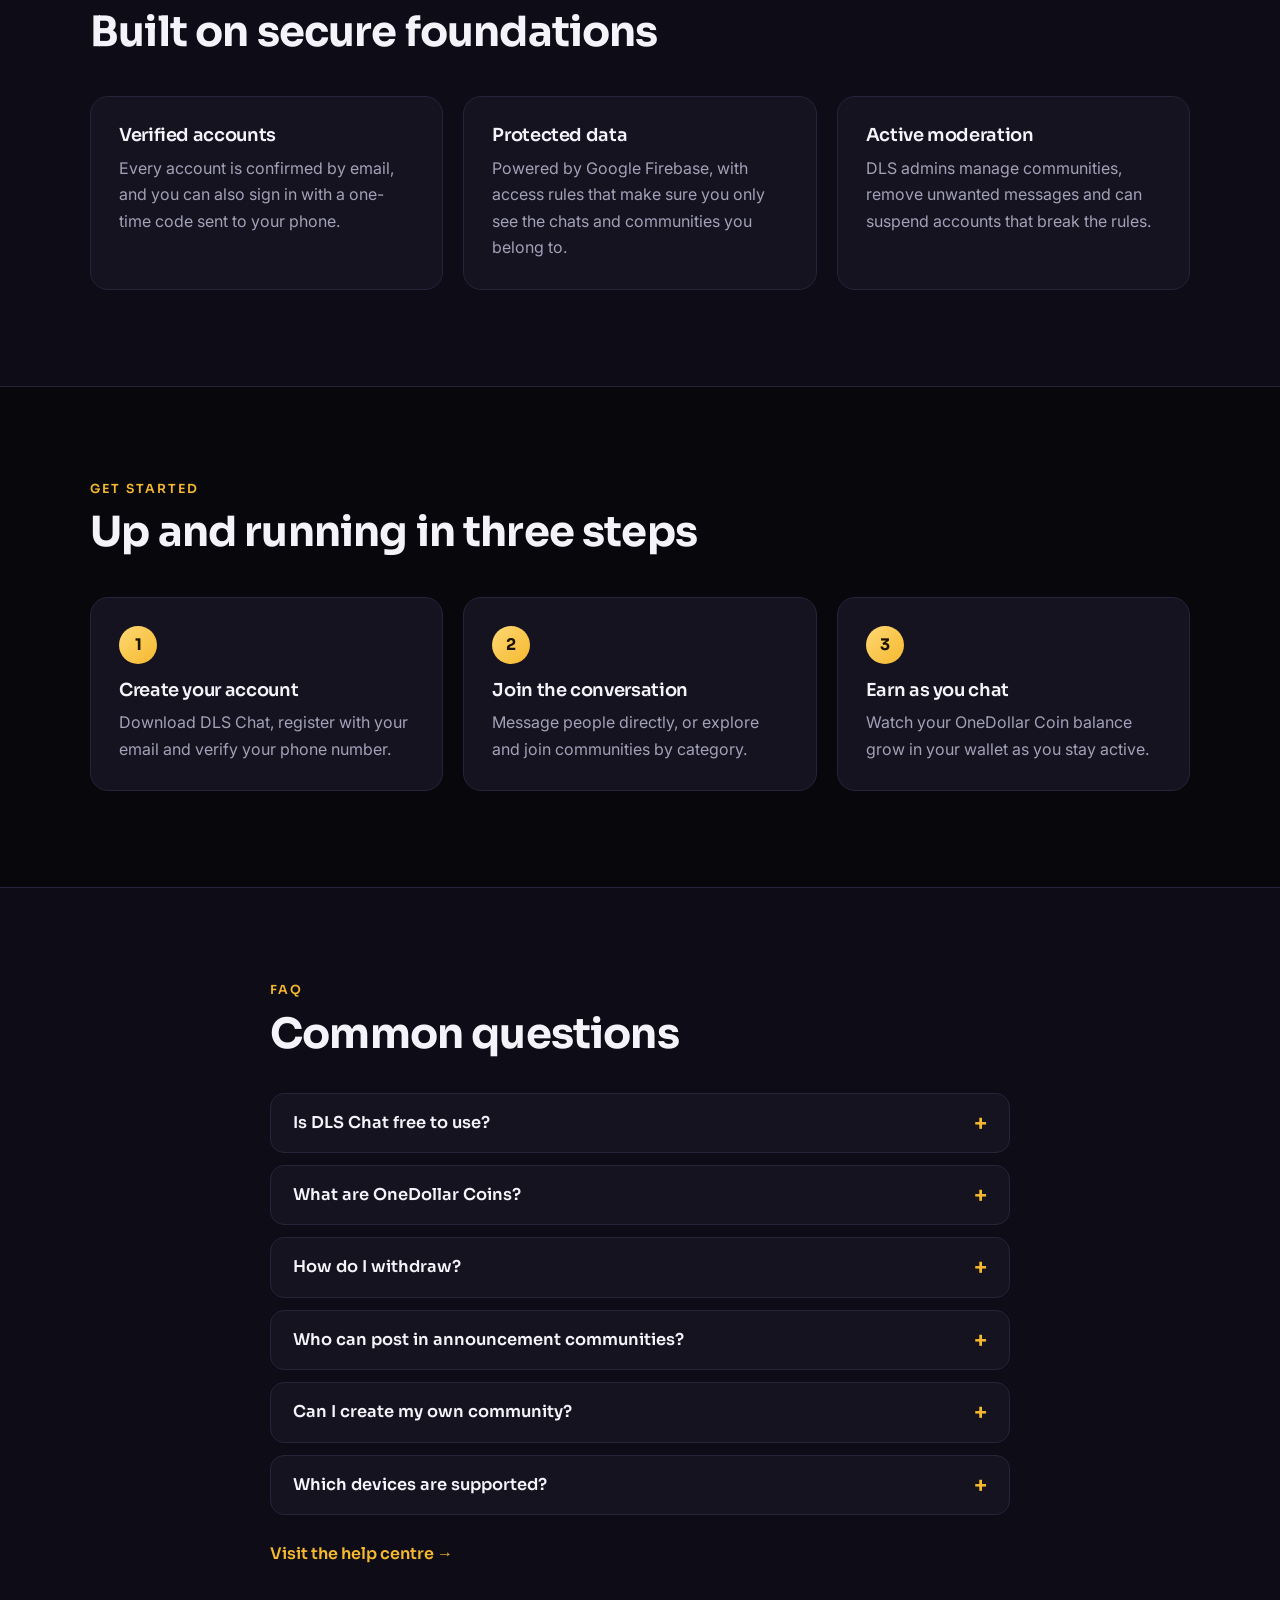
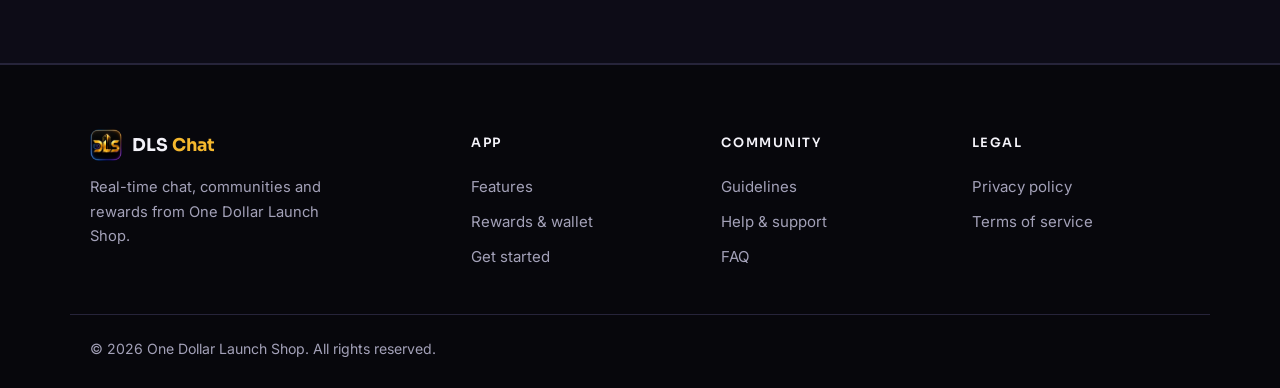
==== commit 98cd4e5b: "Update index.html" ====
--- a/index.html
+++ b/index.html
@@ -145,9 +145,9 @@
           <p class="wc-label">Active wallet balance</p>
           <p class="wc-amount">OneDollar <span>Coins</span></p>
           <div class="wc-row">
-            <span>1,000 Coins</span><span class="wc-eq">=</span><span>$1.00 USD</span>
+            <span>1 DLS </span><span class="wc-eq">=</span><span>$0,24 USD</span>
           </div>
-          <div class="wc-methods"><span>PayPal</span><span>Bank</span><span>USDT (BEP-20)</span></div>
+          <div class="wc-methods"><span>PayPal</span><span>Bank</span><span>USDT (Trc20)</span></div>
         </div>
         <div>
           <p class="eyebrow">Wallet</p>
